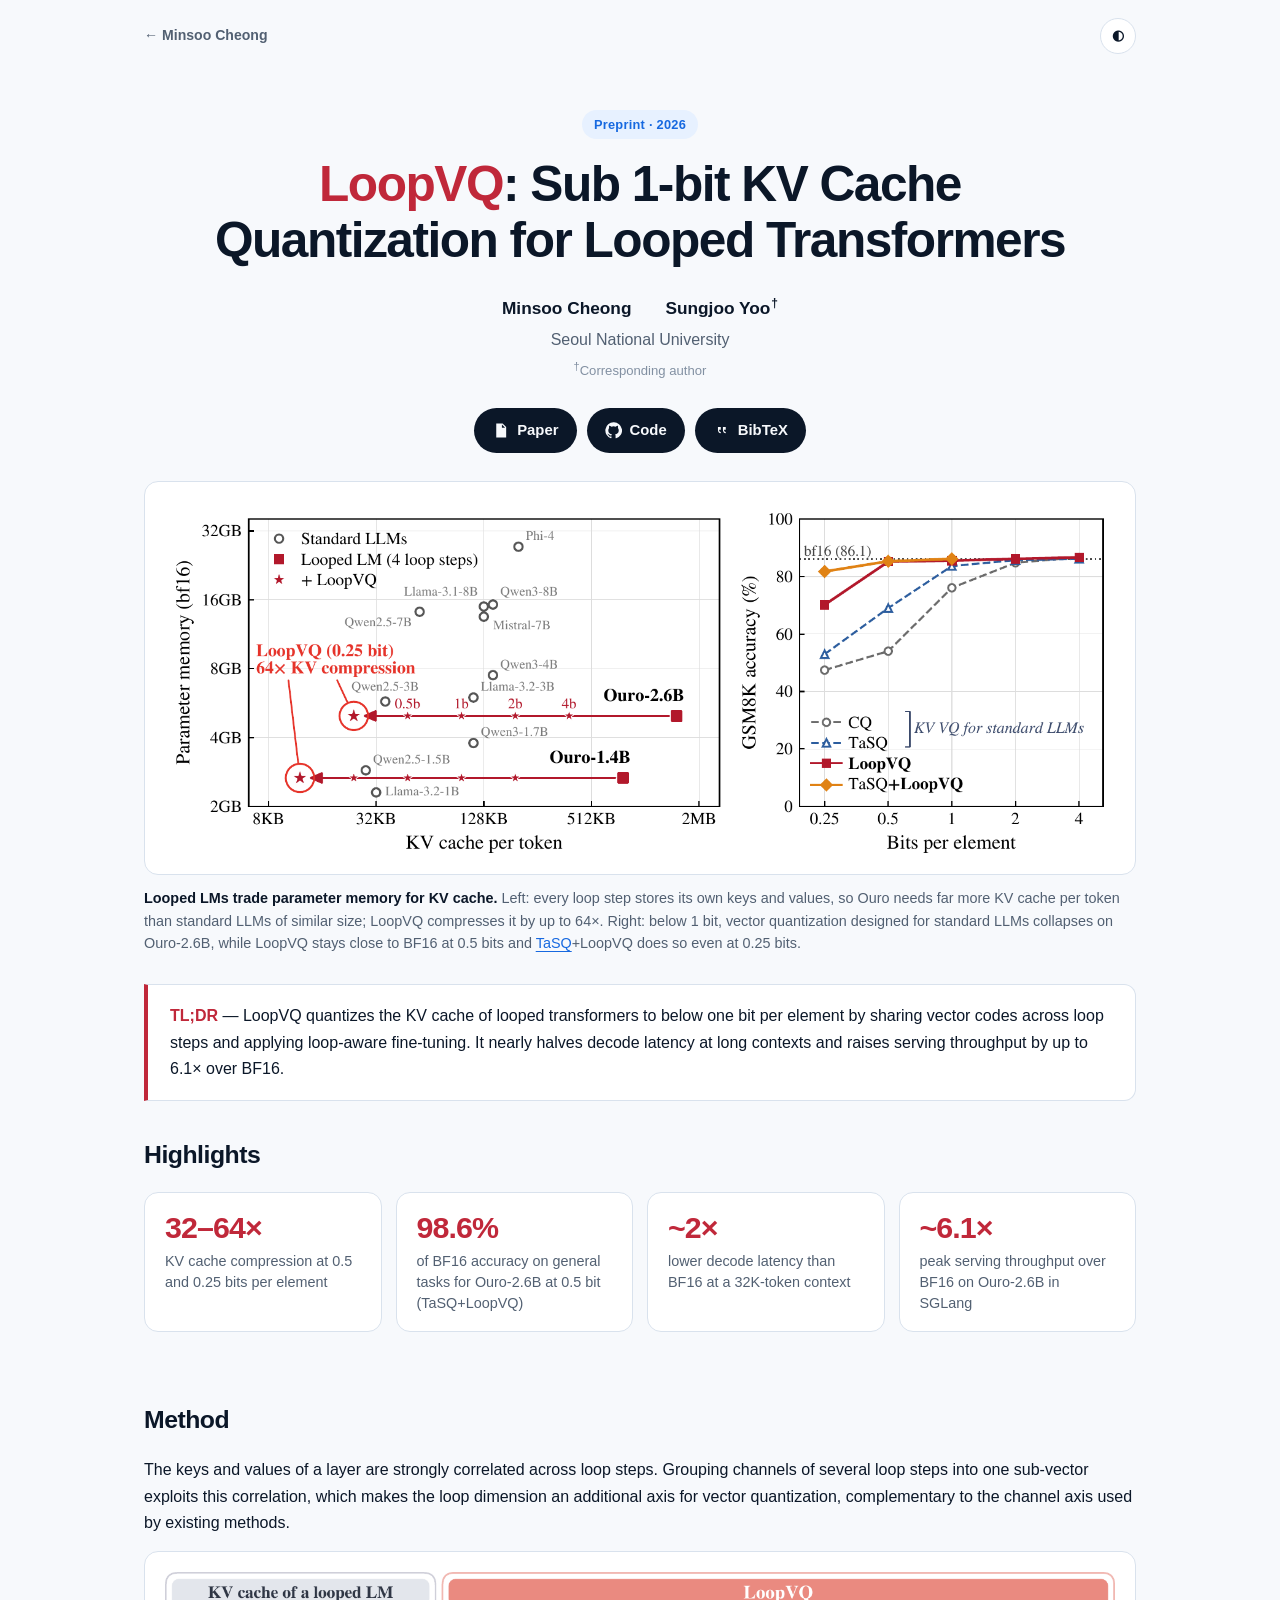
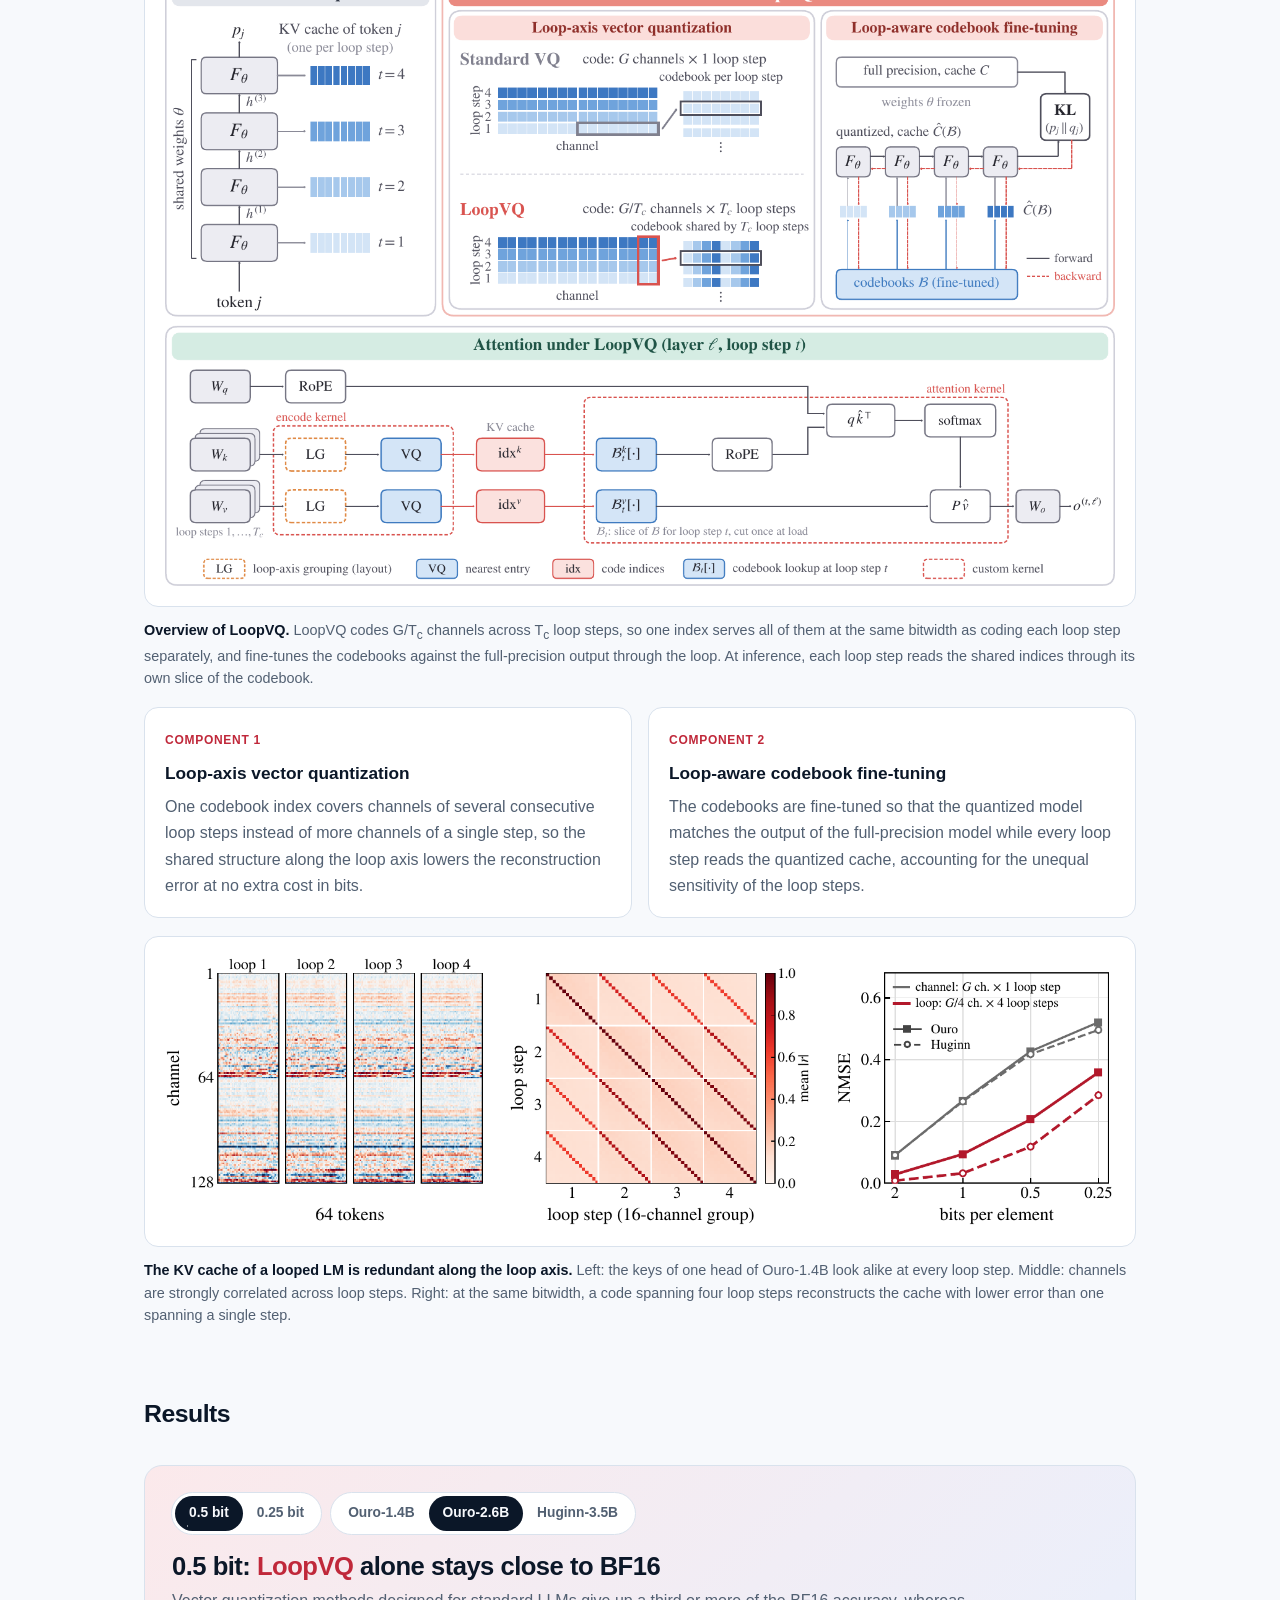
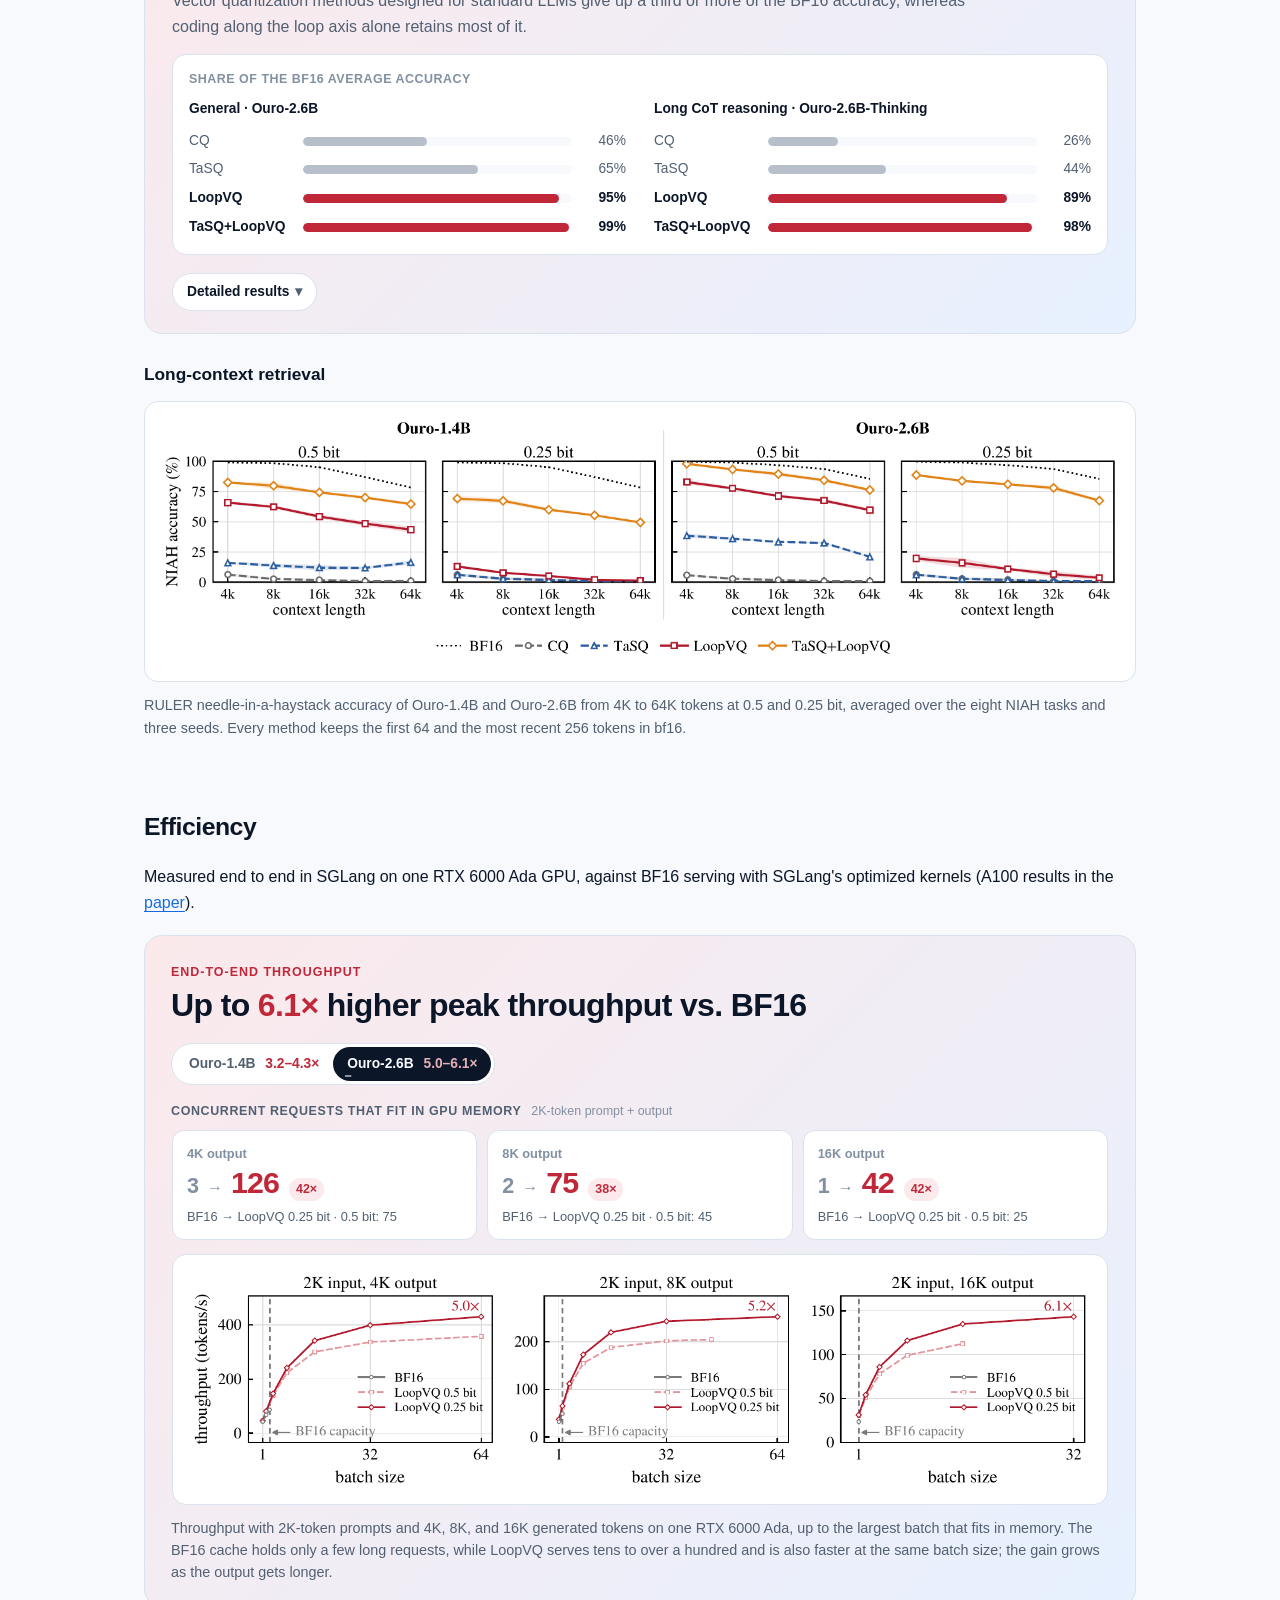
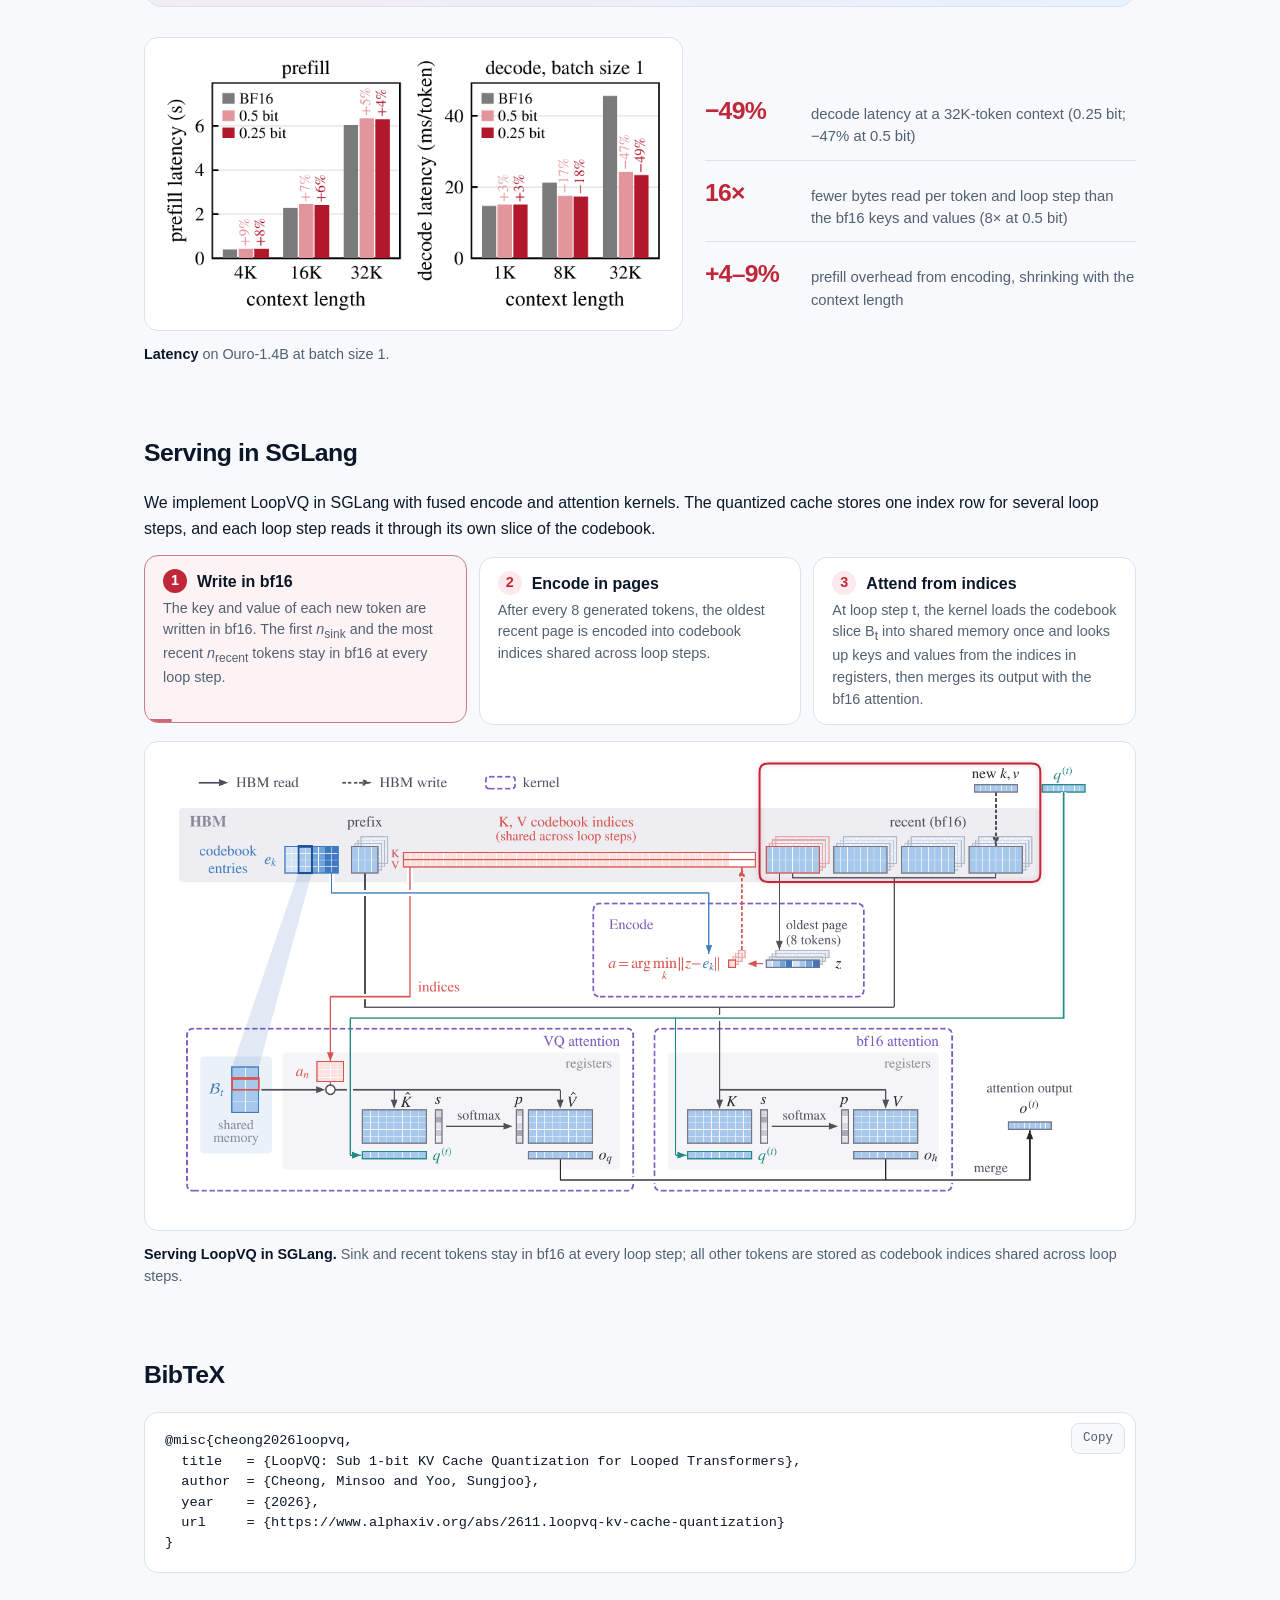
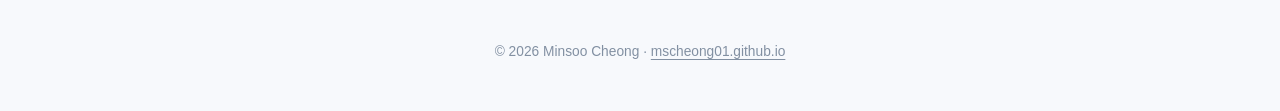
==== loopvq/index.html @ 5e685924 "Add the LoopVQ project page and preprint news" ====
<!doctype html>
<html lang="en">
  <head>
    <meta charset="utf-8" />
    <meta name="viewport" content="width=device-width, initial-scale=1" />
    <meta name="color-scheme" content="light dark" />
    <meta
      name="description"
      content="LoopVQ: sub 1-bit KV cache quantization for looped transformers, with loop-axis vector quantization and loop-aware codebook fine-tuning."
    />
    <title>LoopVQ: Sub 1-bit KV Cache Quantization for Looped Transformers</title>
    <script>
      try {
        const saved = localStorage.getItem('theme');
        document.documentElement.dataset.theme =
          saved || (matchMedia('(prefers-color-scheme: dark)').matches ? 'dark' : 'light');
      } catch (e) {}
    </script>
    <link rel="icon" href="../favicon.svg" type="image/svg+xml" />
    <style>
      :root {
        --bg: #f7f9fc;
        --surface: #ffffff;
        --ink: #0b1728;
        --muted: #526072;
        --faint: #8290a2;
        --line: #d9e2ed;
        --accent: #1769e0;
        --accent-soft: #e7f1ff;
        --loop: #c0283a;
        --loop-soft: #fbe9eb;
        --max: 1040px;
      }
      [data-theme="dark"] {
        --bg: #07111f;
        --surface: #0d1929;
        --ink: #f1f6fc;
        --muted: #aebccd;
        --faint: #73859a;
        --line: #213147;
        --accent: #62a6ff;
        --accent-soft: #102949;
        --loop: #ff7a8a;
        --loop-soft: #3a1820;
      }
      * { box-sizing: border-box; }
      html { scroll-behavior: smooth; }
      body {
        margin: 0;
        background: var(--bg);
        color: var(--ink);
        font-family: Inter, ui-sans-serif, -apple-system, BlinkMacSystemFont, "Segoe UI", sans-serif;
        font-size: 16px;
        line-height: 1.65;
      }
      a { color: var(--accent); text-underline-offset: 3px; }
      .wrap { max-width: var(--max); margin: 0 auto; padding-inline: 24px; }

      .topbar {
        display: flex; justify-content: space-between; align-items: center;
        max-width: var(--max); margin: 0 auto; padding: 18px 24px 0;
        font-size: .88rem; font-weight: 600; color: var(--muted);
      }
      .topbar a { color: inherit; text-decoration: none; }
      .topbar a:hover { color: var(--accent); }
      .theme-toggle {
        width: 36px; height: 36px; border-radius: 50%; border: 1px solid var(--line);
        background: var(--surface); color: var(--ink); cursor: pointer; font: inherit;
      }

      header.hero { text-align: center; padding-block: 56px 28px; }
      .venue { display: inline-block; margin: 0 0 18px; padding: 4px 12px; border-radius: 999px;
        background: var(--accent-soft); color: var(--accent); font-size: .8rem; font-weight: 700; letter-spacing: .02em; }
      h1 { margin: 0 auto; max-width: 860px; font-size: clamp(1.9rem, 4.6vw, 3.1rem); line-height: 1.12; letter-spacing: -0.03em; }
      h1 .name { color: var(--loop); }
      .authors { margin: 26px 0 4px; display: flex; flex-wrap: wrap; justify-content: center; gap: 6px 34px; font-size: 1.08rem; font-weight: 650; }
      .authors a { color: var(--ink); text-decoration: none; }
      .authors a:hover { color: var(--accent); }
      .affil { margin: 0; color: var(--muted); }
      .affil-note { margin: 4px 0 0; color: var(--faint); font-size: .82rem; }
      .authors sup { font-size: .7em; margin-left: 1px; }
      .buttons { margin-top: 26px; display: flex; flex-wrap: wrap; justify-content: center; gap: 10px; }
      .btn {
        display: inline-flex; align-items: center; gap: 8px; padding: 10px 18px; border-radius: 999px;
        background: var(--ink); color: var(--bg); text-decoration: none; font-weight: 650; font-size: .93rem;
      }
      .btn svg { width: 17px; height: 17px; fill: currentColor; }
      .btn:hover { opacity: .86; }
      .btn.disabled { background: var(--surface); color: var(--faint); border: 1px solid var(--line); cursor: default; }
      .btn.disabled:hover { opacity: 1; }

      figure { margin: 0; }
      .figure-card {
        background: #fff; border: 1px solid var(--line); border-radius: 14px; padding: 18px;
      }
      .figure-card img { display: block; width: 100%; height: auto; }
      figcaption { margin-top: 12px; color: var(--muted); font-size: .9rem; line-height: 1.55; }
      figcaption strong { color: var(--ink); }

      section { padding-block: 34px; }
      h2 { margin: 0 0 16px; font-size: 1.55rem; letter-spacing: -0.02em; }
      h3 { margin: 0 0 6px; font-size: 1.08rem; }
      p { margin: 0 0 14px; }
      .lede { font-size: 1.07rem; }
      .tldr {
        margin-top: 30px; padding: 18px 22px; border-left: 4px solid var(--loop);
        background: var(--surface); border-radius: 0 12px 12px 0; border: 1px solid var(--line); border-left-width: 4px; border-left-color: var(--loop);
      }
      .tldr b { color: var(--loop); }

      .stats { display: grid; grid-template-columns: repeat(auto-fit, minmax(200px, 1fr)); gap: 14px; margin-top: 8px; }
      .stat { background: var(--surface); border: 1px solid var(--line); border-radius: 14px; padding: 18px 20px; }
      .stat .num { font-size: 1.9rem; font-weight: 780; letter-spacing: -0.03em; color: var(--loop); line-height: 1.1; }
      .stat .lbl { margin-top: 6px; color: var(--muted); font-size: .9rem; line-height: 1.45; }

      .two { display: grid; grid-template-columns: 1fr 1fr; gap: 16px; margin-block: 18px; }
      .card { background: var(--surface); border: 1px solid var(--line); border-radius: 14px; padding: 18px 20px; }
      .card p { margin: 0; color: var(--muted); }
      .tag { display: inline-block; margin-bottom: 8px; font-size: .75rem; font-weight: 750; letter-spacing: .06em; text-transform: uppercase; color: var(--loop); }

      .table-wrap { overflow-x: auto; margin-block: 14px 6px; border: 1px solid var(--line); border-radius: 14px; background: var(--surface); }
      table { border-collapse: collapse; width: 100%; min-width: 640px; font-size: .92rem; font-variant-numeric: tabular-nums; }
      th, td { padding: 9px 12px; text-align: right; border-bottom: 1px solid var(--line); white-space: nowrap; }
      th:first-child, td:first-child { text-align: left; }
      thead th { font-weight: 700; color: var(--muted); font-size: .82rem; }
      thead tr.group th { color: var(--ink); font-size: .86rem; border-bottom: 1px solid var(--line); text-align: center; }
      tbody tr:last-child td { border-bottom: 0; }
      tr.bf16 td { color: var(--muted); }
      tr.ours td { background-color: var(--accent-soft); }
      tr.ours td:first-child { font-weight: 700; }
      td.best { font-weight: 780; }
      td.sep { border-left: 1px solid var(--line); }
      .note { color: var(--faint); font-size: .84rem; }

      pre.bib {
        position: relative; margin: 0; padding: 18px 20px; overflow-x: auto; border-radius: 14px;
        background: var(--surface); border: 1px solid var(--line); font-size: .85rem; line-height: 1.5;
      }
      .copy {
        position: absolute; top: 10px; right: 10px; padding: 5px 11px; border-radius: 8px; cursor: pointer;
        border: 1px solid var(--line); background: var(--bg); color: var(--muted); font: inherit; font-size: .78rem;
      }

      .steps { display: grid; grid-template-columns: repeat(3, 1fr); gap: 12px; margin-block: 14px 16px; counter-reset: step; }
      .step { position: relative; background: var(--surface); border: 1px solid var(--line); border-radius: 14px; padding: 14px 18px 14px; }
      .step::before {
        counter-increment: step; content: counter(step);
        position: absolute; top: 13px; left: 18px;
        display: grid; place-items: center; width: 24px; height: 24px; border-radius: 50%;
        background: var(--loop-soft); color: var(--loop); font-weight: 780; font-size: .9rem;
      }
      .step h3 { font-size: 1rem; line-height: 24px; margin-bottom: 4px; padding-left: 34px; }
      .step p { margin: 0; color: var(--muted); font-size: .9rem; line-height: 1.5; }
      .step code { font-size: .85em; }

      .spotlight {
        margin-block: 30px 10px; padding: 26px 26px 22px; border-radius: 18px;
        background: linear-gradient(135deg, var(--loop-soft), var(--accent-soft));
        border: 1px solid var(--line);
      }
      .spotlight-head { display: flex; flex-wrap: wrap; align-items: flex-end; justify-content: space-between; gap: 14px 24px; margin-bottom: 18px; }
      .spotlight .kicker { margin: 0 0 4px; font-size: .78rem; font-weight: 750; letter-spacing: .08em; text-transform: uppercase; color: var(--loop); }
      .spotlight h3 { margin: 0; font-size: clamp(1.4rem, 3.2vw, 2rem); letter-spacing: -0.02em; line-height: 1.2; }
      .spotlight h3 em { font-style: normal; color: var(--loop); }
      .pills { display: flex; flex-wrap: wrap; gap: 8px; }
      .pill { padding: 6px 12px; border-radius: 999px; background: var(--surface); border: 1px solid var(--line); font-size: .86rem; color: var(--muted); }
      .pill b { color: var(--ink); }
      .seg { display: inline-flex; padding: 3px; margin-bottom: 12px; border-radius: 999px; background: var(--surface); border: 1px solid var(--line); }
      .seg button { border: 0; background: transparent; color: var(--muted); padding: 6px 14px; border-radius: 999px; cursor: pointer; font: inherit; font-size: .86rem; font-weight: 650; }
      .seg button[aria-pressed="true"] { background: var(--ink); color: var(--bg); }
      .spotlight figcaption { margin-top: 12px; }

      .latency { display: grid; grid-template-columns: 1.25fr 1fr; gap: 22px; align-items: center; margin-top: 30px; }
      .facts { display: grid; gap: 12px; }
      .fact { display: grid; grid-template-columns: 92px 1fr; gap: 14px; align-items: baseline; padding-bottom: 12px; border-bottom: 1px solid var(--line); }
      .fact:last-child { border-bottom: 0; padding-bottom: 0; }
      .fact .v { font-size: 1.55rem; font-weight: 780; letter-spacing: -0.03em; color: var(--loop); }
      .fact .d { color: var(--muted); font-size: .93rem; line-height: 1.5; }

      .res-head { display: flex; flex-wrap: wrap; align-items: center; justify-content: space-between; gap: 10px 18px; margin-top: 26px; }
      .res-head h3 { margin: 0; }
      .res-head + .note { margin-top: 6px; }
      .seg.small { margin-bottom: 0; }
      .ctl { display: flex; flex-wrap: wrap; gap: 8px; }
      td .sd { color: var(--faint); font-size: .78em; margin-left: 2px; }
      td.avg, th.avg { border-left: 1px solid var(--line); }

      .carousel { overflow: hidden; }
      .carousel .track { display: flex; width: 200%; transform: translateX(calc(var(--i, 0) * -50%)); transition: transform 700ms cubic-bezier(.65,0,.25,1); }
      .carousel .slide { width: 50%; overflow-x: auto; transition: opacity 700ms ease; }
      .carousel .slide[aria-hidden="true"] { opacity: .25; }
      .carousel.swap .track { transition: none; }
      .carousel.fade .slide { opacity: 0; transition: opacity 180ms ease; }
      .seg.auto button[aria-pressed="true"] { position: relative; overflow: hidden; }
      .seg.auto button[aria-pressed="true"]::after {
        content: ""; position: absolute; left: 12px; right: 12px; bottom: 4px; height: 2px; border-radius: 2px;
        background: currentColor; opacity: .55; transform-origin: left; transform: scaleX(var(--p, 0));
      }
      @media (prefers-reduced-motion: reduce) { .carousel .track, .carousel .slide { transition: none; } }

      .acc .spotlight-head { justify-content: flex-start; margin-bottom: 14px; }
      .slide-head { margin: 2px 0 14px; }
      .slide-head h3 { margin: 0 0 6px; font-size: clamp(1.25rem, 2.6vw, 1.6rem); letter-spacing: -0.02em; }
      .slide-head h3 em { font-style: normal; color: var(--loop); }
      .slide-head p { margin: 0; color: var(--muted); max-width: 820px; }
      .slide-head p b { color: var(--ink); }
      .acc h4 { margin: 18px 0 2px; font-size: .95rem; }
      .acc h4 span { color: var(--faint); font-weight: 500; font-size: .84rem; margin-left: 6px; }
      .acc .table-wrap { margin-block: 8px 0; }
      .acc .carousel .slide { padding-inline: 1px; overflow: visible; }
      .acc .na { margin: 8px 0 0; padding: 14px 16px; border: 1px dashed var(--line); border-radius: 12px; color: var(--muted); font-size: .9rem; background: var(--surface); }

      .kept { margin: 4px 0 6px; padding: 14px 16px 12px; border-radius: 14px; background: var(--surface); border: 1px solid var(--line); }
      .kept-cap { color: var(--faint); font-size: .78rem; font-weight: 650; letter-spacing: .04em; text-transform: uppercase; margin-bottom: 8px; }
      .kept-grid { display: grid; grid-template-columns: repeat(auto-fit, minmax(260px, 1fr)); gap: 10px 28px; }
      .kept-title { font-size: .86rem; font-weight: 700; margin-bottom: 6px; }
      .kept-row { display: grid; grid-template-columns: 104px 1fr 44px; align-items: center; gap: 10px; font-size: .86rem; padding-block: 3px; }
      .kept-m { color: var(--muted); }
      .kept-row.ours .kept-m { color: var(--ink); font-weight: 700; }
      .kept-bar { height: 9px; border-radius: 99px; background: var(--bg); overflow: hidden; }
      .kept-bar i { display: block; height: 100%; width: calc(var(--v) * 1%); border-radius: 99px; background: var(--faint); opacity: .55; }
      .kept-row.ours .kept-bar i { background: var(--loop); opacity: 1; }
      .kept-v { text-align: right; font-variant-numeric: tabular-nums; color: var(--muted); }
      .kept-row.ours .kept-v { color: var(--ink); font-weight: 750; }
      .slide[aria-hidden="false"] .kept-bar i { animation: grow 900ms cubic-bezier(.2,.7,.2,1) both; }
      @keyframes grow { from { width: 0; } }
      @media (prefers-reduced-motion: reduce) { .slide .kept-bar i { animation: none !important; } }

      .more {
        display: inline-flex; align-items: center; gap: 6px; margin-top: 12px; padding: 7px 14px; border-radius: 999px; cursor: pointer;
        border: 1px solid var(--line); background: var(--surface); color: var(--ink); font: inherit; font-size: .86rem; font-weight: 650;
      }
      .more span { display: inline-block; transition: transform 250ms ease; color: var(--muted); }
      .more[aria-expanded="true"] span { transform: rotate(180deg); }
      .fold { display: grid; grid-template-rows: 0fr; transition: grid-template-rows 450ms cubic-bezier(.2,.7,.2,1); }
      .fold.open { grid-template-rows: 1fr; }
      .fold-in { min-height: 0; overflow: hidden; }
      @media (prefers-reduced-motion: reduce) { .fold { transition: none; } }

      .step { cursor: pointer; transition: border-color 250ms ease, background-color 250ms ease, transform 250ms ease; overflow: hidden; }
      .step.active { border-color: color-mix(in srgb, var(--loop) 55%, var(--line)); background: color-mix(in srgb, var(--loop-soft) 55%, var(--surface)); transform: translateY(-2px); }
      .step.active::before { background: var(--loop); color: #fff; }
      .step::after { content: ""; position: absolute; left: 0; bottom: 0; height: 3px; width: 100%; background: var(--loop); transform-origin: left; transform: scaleX(0); opacity: 0; }
      .steps.auto .step.active::after { opacity: .7; transform: scaleX(var(--p, 0)); }
      .stage { position: relative; }
      .stage img { display: block; }
      .hl-svg { position: absolute; inset: 0; width: 100%; height: 100%; pointer-events: none; }
      .hl { opacity: 0; transition: opacity 450ms ease; }
      .hl.on { opacity: 1; }
      .hl-dim { display: none; }
      .hl-line { filter: drop-shadow(0 0 4px rgba(192, 40, 58, .3)); }
      .hl-line { fill: none; stroke: #c0283a; stroke-width: 2; vector-effect: non-scaling-stroke; }
      @media (prefers-reduced-motion: reduce) { .hl, .step { transition: none; } }

      .cap-title { margin: 4px 0 8px; font-size: .78rem; font-weight: 700; letter-spacing: .05em; text-transform: uppercase; color: var(--muted); }
      .cap-title span { text-transform: none; letter-spacing: 0; font-weight: 500; color: var(--faint); margin-left: 6px; }
      .cap { display: grid; grid-template-columns: repeat(3, 1fr); gap: 10px; margin-bottom: 14px; }
      .cap-cell { background: var(--surface); border: 1px solid var(--line); border-radius: 12px; padding: 12px 14px; }
      .cap-out { font-size: .8rem; color: var(--faint); font-weight: 650; }
      .cap-main { display: flex; align-items: baseline; gap: 8px; margin-top: 2px; }
      .cap-big { font-size: 1.9rem; font-weight: 800; letter-spacing: -0.03em; color: var(--loop); line-height: 1.1; }
      .cap-x { margin-left: 2px; padding: 1px 7px; border-radius: 999px; background: var(--loop-soft); color: var(--loop); font-size: .78rem; font-weight: 750; }
      .cap-bf { font-size: 1.35rem; font-weight: 700; color: var(--faint); }
      .cap-arrow { color: var(--faint); font-size: 1rem; }
      .cap-sub { margin-top: 2px; font-size: .8rem; color: var(--muted); }
      @media (max-width: 720px) { .cap { grid-template-columns: 1fr; } }

      .tput-seg button b { margin-left: 6px; color: var(--loop); font-weight: 780; }
      .tput-seg button[aria-pressed="true"] b { color: color-mix(in srgb, var(--loop) 35%, var(--bg)); }
      #car-tput .slide { padding-inline: 1px; overflow: visible; }

      footer { padding-block: 34px 48px; color: var(--faint); font-size: .86rem; text-align: center; }
      footer a { color: inherit; }

      @media (max-width: 720px) {
        header.hero { padding-top: 36px; }
        .two, .steps, .latency { grid-template-columns: 1fr; }
        .spotlight { padding: 18px 14px; }
        .figure-card { padding: 10px; }
      }
    </style>
  </head>
  <body>
    <div class="topbar">
      <a href="../">← Minsoo Cheong</a>
      <button class="theme-toggle" type="button" aria-label="Switch color theme" data-theme-toggle>◐</button>
    </div>

    <header class="hero wrap">
      <p class="venue">Preprint · 2026</p>
      <h1><span class="name">LoopVQ</span>: Sub 1-bit KV Cache Quantization for Looped Transformers</h1>
      <div class="authors">
        <a href="../">Minsoo Cheong</a>
        <a href="https://cmalab.snu.ac.kr/members/">Sungjoo Yoo<sup>†</sup></a>
      </div>
      <p class="affil">Seoul National University</p>
      <p class="affil-note"><sup>†</sup>Corresponding author</p>
      <div class="buttons">
        <!-- arXiv is on hold; switch to https://arxiv.org/abs/XXXX.XXXXX once it is out -->
        <a class="btn" href="https://www.alphaxiv.org/abs/2611.loopvq-kv-cache-quantization">
          <svg viewBox="0 0 24 24" aria-hidden="true"><path d="M6 2h9l5 5v15H6zm8 1.5V8h4.5zM8 12h10v1.5H8zm0 3.5h10V17H8zm0 3.5h7v1.5H8z"/></svg>
          Paper
        </a>
        <a class="btn" href="https://github.com/mscheong01/LoopVQ">
          <svg viewBox="0 0 24 24" aria-hidden="true"><path d="M12 .5a11.5 11.5 0 0 0-3.64 22.41c.58.1.79-.25.79-.56v-2c-3.2.7-3.88-1.37-3.88-1.37-.53-1.33-1.28-1.69-1.28-1.69-1.05-.71.08-.7.08-.7 1.16.08 1.77 1.19 1.77 1.19 1.03 1.77 2.7 1.26 3.36.96.1-.75.4-1.26.73-1.55-2.55-.29-5.24-1.28-5.24-5.68 0-1.25.45-2.28 1.19-3.08-.12-.29-.52-1.46.11-3.05 0 0 .97-.31 3.17 1.18a11 11 0 0 1 5.77 0c2.2-1.49 3.17-1.18 3.17-1.18.63 1.59.23 2.76.11 3.05.74.8 1.19 1.83 1.19 3.08 0 4.41-2.69 5.38-5.26 5.67.41.36.78 1.06.78 2.14v3.17c0 .31.21.67.8.56A11.5 11.5 0 0 0 12 .5Z"/></svg>
          Code
        </a>
        <a class="btn" href="#bibtex">
          <svg viewBox="0 0 24 24" aria-hidden="true"><path d="M7 7h4v4H8.5c0 1.7.8 2.8 2.5 3.2V16c-2.8-.4-4-2.4-4-5.2zm7 0h4v4h-2.5c0 1.7.8 2.8 2.5 3.2V16c-2.8-.4-4-2.4-4-5.2z"/></svg>
          BibTeX
        </a>
      </div>
    </header>

    <main class="wrap">
      <figure>
        <div class="figure-card"><img src="assets/motivation.png" alt="Parameter memory versus KV cache per token for standard and looped LMs, and GSM8K accuracy of Ouro-2.6B versus KV cache bitwidth" width="1554" height="581" /></div>
        <figcaption>
          <strong>Looped LMs trade parameter memory for KV cache.</strong>
          Left: every loop step stores its own keys and values, so Ouro needs far more KV cache per token than standard LLMs of similar size; LoopVQ compresses it by up to 64×.
          Right: below 1 bit, vector quantization designed for standard LLMs collapses on Ouro-2.6B, while LoopVQ stays close to BF16 at 0.5 bits and <a href="https://dhdroid.github.io/TaSQ/">TaSQ</a>+LoopVQ does so even at 0.25 bits.
        </figcaption>
      </figure>

      <div class="tldr">
        <b>TL;DR</b> — LoopVQ quantizes the KV cache of looped transformers to below one bit per element by sharing vector codes across loop steps and applying loop-aware fine-tuning. It nearly halves decode latency at long contexts and raises serving throughput by up to 6.1× over BF16.
      </div>


      <section id="highlights">
        <h2>Highlights</h2>
        <div class="stats">
          <div class="stat"><div class="num">32–64×</div><div class="lbl">KV cache compression at 0.5 and 0.25 bits per element</div></div>
          <div class="stat"><div class="num">98.6%</div><div class="lbl">of BF16 accuracy on general tasks for Ouro-2.6B at 0.5 bit (TaSQ+LoopVQ)</div></div>
          <div class="stat"><div class="num">~2×</div><div class="lbl">lower decode latency than BF16 at a 32K-token context</div></div>
          <div class="stat"><div class="num">~6.1×</div><div class="lbl">peak serving throughput over BF16 on Ouro-2.6B in SGLang</div></div>
        </div>
      </section>

      <section id="method">
        <h2>Method</h2>
        <p>
          The keys and values of a layer are strongly correlated across loop steps. Grouping channels of several loop steps into one sub-vector exploits this correlation, which makes the loop dimension an additional axis for vector quantization, complementary to the channel axis used by existing methods.
        </p>
        <figure>
          <div class="figure-card"><img src="assets/method_overview.png" alt="Overview of LoopVQ: loop-axis vector quantization, loop-aware codebook fine-tuning, and attention under LoopVQ" width="1540" height="999" loading="lazy" /></div>
          <figcaption>
            <strong>Overview of LoopVQ.</strong> LoopVQ codes G/T<sub>c</sub> channels across T<sub>c</sub> loop steps, so one index serves all of them at the same bitwidth as coding each loop step separately, and fine-tunes the codebooks against the full-precision output through the loop. At inference, each loop step reads the shared indices through its own slice of the codebook.
          </figcaption>
        </figure>
        <div class="two">
          <div class="card">
            <span class="tag">Component 1</span>
            <h3>Loop-axis vector quantization</h3>
            <p>One codebook index covers channels of several consecutive loop steps instead of more channels of a single step, so the shared structure along the loop axis lowers the reconstruction error at no extra cost in bits.</p>
          </div>
          <div class="card">
            <span class="tag">Component 2</span>
            <h3>Loop-aware codebook fine-tuning</h3>
            <p>The codebooks are fine-tuned so that the quantized model matches the output of the full-precision model while every loop step reads the quantized cache, accounting for the unequal sensitivity of the loop steps.</p>
          </div>
        </div>
        <figure>
          <div class="figure-card"><img src="assets/loop_redundancy.png" alt="Redundancy of the KV cache of a looped LM along the loop axis" width="1548" height="443" loading="lazy" /></div>
          <figcaption><strong>The KV cache of a looped LM is redundant along the loop axis.</strong> Left: the keys of one head of Ouro-1.4B look alike at every loop step. Middle: channels are strongly correlated across loop steps. Right: at the same bitwidth, a code spanning four loop steps reconstructs the cache with lower error than one spanning a single step.</figcaption>
        </figure>
      </section>

      <section id="results">
        <h2>Results</h2>

        <div class="spotlight acc" id="acc">
          <div class="spotlight-head">
            <div class="ctl">
              <div class="seg small" role="group" aria-label="Bitwidth" data-bits="acc">
                <button type="button" aria-pressed="true" data-key="0.5">0.5 bit</button>
                <button type="button" aria-pressed="false" data-key="0.25">0.25 bit</button>
              </div>
              <div class="seg small" role="group" aria-label="Model" data-seg="acc">
                <button type="button" aria-pressed="false" data-key="ouro_1p4b">Ouro-1.4B</button>
                <button type="button" aria-pressed="true" data-key="ouro_2p6b">Ouro-2.6B</button>
                <button type="button" aria-pressed="false" data-key="huginn">Huginn-3.5B</button>
              </div>
            </div>
          </div>
          <div class="carousel" id="car-acc">
            <div class="track">
              <div class="slide" data-slide="0.5"></div>
              <div class="slide" data-slide="0.25"></div>
            </div>
          </div>
        </div>

        <h3 style="margin-top:26px">Long-context retrieval</h3>
        <figure style="margin-top:12px">
          <div class="figure-card"><img src="assets/niah.png" alt="RULER needle-in-a-haystack accuracy of Ouro-1.4B and Ouro-2.6B versus context length" width="3033" height="774" loading="lazy" /></div>
          <figcaption>RULER needle-in-a-haystack accuracy of Ouro-1.4B and Ouro-2.6B from 4K to 64K tokens at 0.5 and 0.25 bit, averaged over the eight NIAH tasks and three seeds. Every method keeps the first 64 and the most recent 256 tokens in bf16.</figcaption>
        </figure>
      </section>

      <section id="efficiency">
        <h2>Efficiency</h2>
        <p>Measured end to end in SGLang on one RTX 6000 Ada GPU, against BF16 serving with SGLang's optimized kernels (A100 results in the <a href="https://www.alphaxiv.org/abs/2611.loopvq-kv-cache-quantization">paper</a>).</p>
        <div class="spotlight" style="margin-top:18px">
          <div class="spotlight-head">
            <div>
              <p class="kicker">End-to-end throughput</p>
              <h3>Up to <em>6.1×</em> higher peak throughput vs. BF16</h3>
            </div>
          </div>
          <div class="seg tput-seg auto" role="group" aria-label="Model" id="tput-seg">
            <button type="button" aria-pressed="false" data-tput="1p4b">Ouro-1.4B <b>3.2–4.3×</b></button>
            <button type="button" aria-pressed="true" data-tput="2p6b">Ouro-2.6B <b>5.0–6.1×</b></button>
          </div>
          <div class="cap-title">Concurrent requests that fit in GPU memory <span>2K-token prompt + output</span></div>
          <figure>
            <div class="carousel" id="car-tput" style="--i:1">
              <div class="track">
                <div class="slide" data-tput-slide="1p4b" aria-hidden="true">
                  <div class="cap" data-cap="1p4b"></div>
                  <div class="figure-card"><img src="assets/efficiency_throughput.png" alt="End-to-end throughput of LoopVQ versus batch size on Ouro-1.4B" width="1488" height="353" loading="lazy" /></div>
                </div>
                <div class="slide" data-tput-slide="2p6b" aria-hidden="false">
                  <div class="cap" data-cap="2p6b"></div>
                  <div class="figure-card"><img src="assets/efficiency_throughput_2p6b.png" alt="End-to-end throughput of LoopVQ versus batch size on Ouro-2.6B" width="1488" height="353" loading="lazy" /></div>
                </div>
              </div>
            </div>
            <figcaption>
              Throughput with 2K-token prompts and 4K, 8K, and 16K generated tokens on one RTX 6000 Ada, up to the largest batch that fits in memory.
              The BF16 cache holds only a few long requests, while LoopVQ serves tens to over a hundred and is also faster at the same batch size; the gain grows as the output gets longer.
            </figcaption>
          </figure>
        </div>

        <div class="latency">
          <figure>
            <div class="figure-card"><img src="assets/efficiency_latency.png" alt="Prefill and decode latency of LoopVQ relative to BF16" width="1392" height="712" loading="lazy" /></div>
            <figcaption><strong>Latency</strong> on Ouro-1.4B at batch size 1.</figcaption>
          </figure>
          <div class="facts">
            <div class="fact"><div class="v">−49%</div><div class="d">decode latency at a 32K-token context (0.25 bit; −47% at 0.5 bit)</div></div>
            <div class="fact"><div class="v">16×</div><div class="d">fewer bytes read per token and loop step than the bf16 keys and values (8× at 0.5 bit)</div></div>
            <div class="fact"><div class="v">+4–9%</div><div class="d">prefill overhead from encoding, shrinking with the context length</div></div>
          </div>
        </div>
      </section>

      <section id="serving">
        <h2>Serving in SGLang</h2>
        <p>
          We implement LoopVQ in SGLang with fused encode and attention kernels. The quantized cache stores one index row for several loop steps, and each loop step reads it through its own slice of the codebook.
        </p>
        <div class="steps" id="steps">
          <div class="step" data-step="0" tabindex="0">
            <h3>Write in bf16</h3>
            <p>The key and value of each new token are written in bf16. The first <i>n</i><sub>sink</sub> and the most recent <i>n</i><sub>recent</sub> tokens stay in bf16 at every loop step.</p>
          </div>
          <div class="step" data-step="1" tabindex="0">
            <h3>Encode in pages</h3>
            <p>After every 8 generated tokens, the oldest recent page is encoded into codebook indices shared across loop steps.</p>
          </div>
          <div class="step" data-step="2" tabindex="0">
            <h3>Attend from indices</h3>
            <p>At loop step t, the kernel loads the codebook slice B<sub>t</sub> into shared memory once and looks up keys and values from the indices in registers, then merges its output with the bf16 attention.</p>
          </div>
        </div>
        <figure>
          <div class="figure-card"><div class="stage" id="serving-stage"><img src="assets/serving.png" alt="Serving LoopVQ in SGLang" width="1580" height="748" loading="lazy" /><svg class="hl-svg" viewBox="0 0 1580 748" preserveAspectRatio="none" aria-hidden="true"><g class="hl" data-hl="0"><path d="M0,0 H1580 V748 H0 Z M1002,6 H1439 Q1453,6 1453,20 V188 Q1453,202 1439,202 H1002 Q988,202 988,188 V20 Q988,6 1002,6 Z" fill-rule="evenodd" class="hl-dim"/><path d="M1002,6 H1439 Q1453,6 1453,20 V188 Q1453,202 1439,202 H1002 Q988,202 988,188 V20 Q988,6 1002,6 Z" class="hl-line"/></g><g class="hl" data-hl="1"><path d="M0,0 H1580 V748 H0 Z M718,230 H1153 Q1167,230 1167,244 V383 Q1167,397 1153,397 H718 Q704,397 704,383 V244 Q704,230 718,230 Z M387,88 H974 Q988,88 988,102 V172 Q988,186 974,186 H387 Q373,186 373,172 V102 Q373,88 387,88 Z" fill-rule="evenodd" class="hl-dim"/><path d="M718,230 H1153 Q1167,230 1167,244 V383 Q1167,397 1153,397 H718 Q704,397 704,383 V244 Q704,230 718,230 Z" class="hl-line"/><path d="M387,88 H974 Q988,88 988,102 V172 Q988,186 974,186 H387 Q373,186 373,172 V102 Q373,88 387,88 Z" class="hl-line"/></g><g class="hl" data-hl="2"><path d="M0,0 H1580 V748 H0 Z M204,130 H284 Q298,130 298,144 V180 Q298,194 284,194 H204 Q190,194 190,180 V144 Q190,130 204,130 Z M47,436 H1503 Q1517,436 1517,450 V704 Q1517,718 1503,718 H47 Q33,718 33,704 V450 Q33,436 47,436 Z" fill-rule="evenodd" class="hl-dim"/><path d="M204,130 H284 Q298,130 298,144 V180 Q298,194 284,194 H204 Q190,194 190,180 V144 Q190,130 204,130 Z" class="hl-line"/><path d="M47,436 H1503 Q1517,436 1517,450 V704 Q1517,718 1503,718 H47 Q33,718 33,704 V450 Q33,436 47,436 Z" class="hl-line"/></g></svg></div></div>
          <figcaption><strong>Serving LoopVQ in SGLang.</strong> Sink and recent tokens stay in bf16 at every loop step; all other tokens are stored as codebook indices shared across loop steps.</figcaption>
        </figure>
      </section>

      <section id="bibtex">
        <h2>BibTeX</h2>
        <pre class="bib"><button class="copy" type="button" data-copy>Copy</button><code>@misc{cheong2026loopvq,
  title   = {LoopVQ: Sub 1-bit KV Cache Quantization for Looped Transformers},
  author  = {Cheong, Minsoo and Yoo, Sungjoo},
  year    = {2026},
  url     = {https://www.alphaxiv.org/abs/2611.loopvq-kv-cache-quantization}
}</code></pre>
      </section>
    </main>

    <footer class="wrap">
      © 2026 Minsoo Cheong · <a href="../">mscheong01.github.io</a>
    </footer>

    <script>
      const root = document.documentElement;
      document.querySelector('[data-theme-toggle]')?.addEventListener('click', () => {
        const next = root.dataset.theme === 'dark' ? 'light' : 'dark';
        root.dataset.theme = next;
        try { localStorage.setItem('theme', next); } catch (e) {}
      });
      const RESULTS = {
        general: { cols: ['GSM8K', 'MATH500', 'HumanEval', 'MBPP', 'Avg.'], data: {"ouro_1p4b": {"bf16": [78.77, 77.2, 73.17, 73.54, 75.67], "0.5": {"CQ": [46.78, 17.8, 14.63, 50.0, 32.3], "TaSQ": [57.32, 38.8, 24.39, 53.97, 43.62], "LoopVQ": [75.82, 69.4, 63.41, 64.55, 68.29], "TaSQ+LoopVQ": [77.56, 75.2, 70.12, 71.43, 73.58]}, "0.25": {"CQ": [42.99, 12.2, 10.98, 46.56, 28.18], "TaSQ": [44.88, 12.8, 12.2, 48.41, 29.57], "LoopVQ": [58.91, 41.2, 25.61, 54.5, 45.05], "TaSQ+LoopVQ": [70.96, 63.4, 55.49, 59.26, 62.28]}}, "ouro_2p6b": {"bf16": [86.13, 77.4, 81.1, 81.22, 81.46], "0.5": {"CQ": [54.06, 24.6, 14.63, 57.41, 37.67], "TaSQ": [69.07, 49.2, 31.1, 61.38, 52.69], "LoopVQ": [85.22, 74.6, 75.0, 75.93, 77.69], "TaSQ+LoopVQ": [85.37, 78.6, 78.66, 78.57, 80.3]}, "0.25": {"CQ": [47.46, 14.6, 12.8, 53.7, 32.14], "TaSQ": [52.99, 17.6, 14.02, 56.08, 35.18], "LoopVQ": [70.2, 52.0, 28.66, 60.05, 52.73], "TaSQ+LoopVQ": [81.8, 68.6, 62.8, 69.58, 70.7]}}, "huginn": {"bf16": [34.04, 12.8, 17.07, 35.98, 24.97], "0.5": {"CQ": [19.03, 5.4, 6.71, 23.54, 13.67], "TaSQ": [19.11, 5.8, 10.37, 23.81, 14.77], "LoopVQ": [32.37, 9.4, 12.8, 34.92, 22.37], "TaSQ+LoopVQ": [33.13, 12.2, 12.2, 36.51, 23.51]}, "0.25": {"CQ": [19.11, 7.2, 4.27, 21.16, 12.93], "TaSQ": [19.18, 6.6, 4.88, 21.16, 12.96], "LoopVQ": [25.02, 8.2, 13.41, 27.78, 18.6], "TaSQ+LoopVQ": [28.13, 9.8, 13.41, 32.54, 20.97]}}} },
        reasoning: { cols: ['AIME\u201924', 'AIME\u201925', 'GPQA-D', 'HumanEval+', 'MBPP+', 'Avg.'], data: {"ouro_1p4b": {"bf16": [[47.78, 5.09], [32.22, 5.09], [45.12, 2.28], [84.55, 0.7], [72.49, 1.32], [56.43, 1.54]], "0.5": {"CQ": [[1.11, 1.92], [2.22, 1.92], [11.78, 1.05], [27.85, 0.7], [35.27, 2.31], [15.65, 0.76]], "TaSQ": [[4.44, 1.92], [5.56, 1.92], [12.12, 2.31], [35.16, 2.14], [40.12, 2.72], [19.48, 0.99]], "LoopVQ": [[38.89, 5.09], [31.11, 3.85], [40.57, 1.27], [75.81, 1.27], [67.64, 1.19], [50.8, 1.35]], "TaSQ+LoopVQ": [[45.56, 8.39], [34.44, 5.09], [42.76, 3.04], [81.5, 1.53], [70.11, 0.7], [54.87, 2.08]]}, "0.25": {"CQ": [[0.0, 0.0], [1.11, 1.92], [11.62, 3.07], [25.61, 2.79], [33.86, 0.0], [14.44, 0.92]], "TaSQ": [[2.22, 1.92], [1.11, 1.92], [11.45, 3.79], [27.03, 2.82], [32.01, 0.26], [14.76, 1.09]], "LoopVQ": [[7.78, 3.85], [8.89, 3.85], [14.48, 4.08], [31.5, 1.27], [37.13, 1.46], [19.95, 1.41]], "TaSQ+LoopVQ": [[36.67, 3.33], [26.67, 5.77], [36.53, 4.58], [76.63, 2.31], [63.84, 0.85], [48.07, 1.69]]}}, "ouro_2p6b": {"bf16": [[57.78, 11.71], [51.11, 5.09], [54.04, 3.31], [86.18, 0.93], [75.49, 0.81], [64.92, 2.65]], "0.5": {"CQ": [[3.33, 0.0], [5.56, 1.92], [7.24, 3.04], [30.08, 2.75], [36.68, 1.1], [16.58, 0.93]], "TaSQ": [[10.0, 3.33], [12.22, 1.92], [22.73, 3.31], [43.9, 2.79], [52.73, 1.99], [28.32, 1.23]], "LoopVQ": [[47.78, 5.09], [35.56, 1.92], [47.81, 2.04], [84.76, 1.61], [74.34, 1.32], [58.05, 1.24]], "TaSQ+LoopVQ": [[61.11, 3.85], [43.33, 5.77], [51.01, 4.63], [88.21, 0.93], [75.49, 1.5], [63.83, 1.71]]}, "0.25": {"CQ": [[2.22, 1.92], [3.33, 3.33], [8.25, 1.54], [30.89, 1.96], [38.8, 2.9], [16.7, 1.09]], "TaSQ": [[1.11, 1.92], [5.56, 1.92], [10.94, 0.77], [33.33, 0.93], [39.42, 0.26], [18.07, 0.6]], "LoopVQ": [[10.0, 3.33], [5.56, 1.92], [13.13, 3.31], [43.5, 2.14], [48.5, 1.25], [24.14, 1.13]], "TaSQ+LoopVQ": [[43.33, 3.33], [34.44, 5.09], [48.15, 1.27], [82.72, 0.35], [71.43, 1.15], [56.02, 1.27]]}}} },
      };
      const METHODS = ['CQ', 'TaSQ', 'LoopVQ', 'TaSQ+LoopVQ'];
      const val = (v) => Array.isArray(v) ? v[0] : v;
      // Accuracy panel: one slide per bitwidth, each with its takeaway and both tables. The carousel
      // advances on its own while on screen, until the reader picks a bitwidth.
      const REDUCED = matchMedia('(prefers-reduced-motion: reduce)').matches;
      const PERIOD = 7000;
      const BITS = ['0.5', '0.25'];
      const NAMES = { ouro_1p4b: ['Ouro-1.4B', 'Ouro-1.4B-Thinking'], ouro_2p6b: ['Ouro-2.6B', 'Ouro-2.6B-Thinking'], huginn: ['Huginn-3.5B', null] };
      const fmt = (v) => Array.isArray(v) ? `${v[0].toFixed(2)}<span class="sd">±${v[1].toFixed(2)}</span>` : v.toFixed(2);
      function tableHTML(kind, key, bits) {
        const { cols, data } = RESULTS[kind]; const d = data[key]; const last = cols.length - 1;
        const cls = (i, best) => [best ? 'best' : '', i === last ? 'avg' : ''].filter(Boolean).join(' ');
        const td = (v, i, best = false) => { const c = cls(i, best); return `<td${c ? ` class="${c}"` : ''}>${fmt(v)}</td>`; };
        const best = cols.map((_, i) => Math.max(...METHODS.map((m) => val(d[bits][m][i]))));
        let h = '<table><thead><tr><th>Method</th>' + cols.map((c, i) => `<th${i === last ? ' class="avg"' : ''}>${c}</th>`).join('') + '</tr></thead><tbody>';
        h += '<tr class="bf16"><td>BF16 (16 bit)</td>' + d.bf16.map((v, i) => td(v, i)).join('') + '</tr>';
        for (const m of METHODS) {
          h += `<tr${m.includes('LoopVQ') ? ' class="ours"' : ''}><td>${m}</td>` + d[bits][m].map((v, i) => td(v, i, val(v) === best[i])).join('') + '</tr>';
        }
        return h + '</tbody></table>';
      }
      // share of the BF16 average, in percent
      const keep = (kind, key, bits, m) => {
        const d = RESULTS[kind].data[key]; const last = RESULTS[kind].cols.length - 1;
        return Math.round(100 * val(d[bits][m][last]) / val(d.bf16[last]));
      };
      function takeaway(key, bits) {
        const [base, think] = NAMES[key];
        const tasq = '<a href="https://dhdroid.github.io/TaSQ/">TaSQ</a>';
        if (bits === '0.5') return ['0.5 bit: <em>LoopVQ</em> alone stays close to BF16',
          'Vector quantization methods designed for standard LLMs give up a third or more of the BF16 accuracy, whereas coding along the loop axis alone retains most of it.'];
        if (!think) return ['0.25 bit: <em>TaSQ+LoopVQ</em> remains far ahead',
          `Pairing loop-axis coding with the channel-axis transforms of our prior work ${tasq} retains the most accuracy at this bitwidth.`];
        return ['0.25 bit: <em>TaSQ+LoopVQ</em> preserves long chain-of-thought reasoning',
          `No single method retains long chain-of-thought reasoning at this bitwidth. Pairing loop-axis coding with the channel-axis transforms of our prior work ${tasq} recovers most of the BF16 accuracy.`];
      }
      // bars: share of the BF16 average kept by each method
      function keptHTML(key, bits) {
        const [base, think] = NAMES[key];
        const group = (kind, title) => `<div class="kept-group"><div class="kept-title">${title}</div>`
          + METHODS.map((m) => { const v = keep(kind, key, bits, m);
              return `<div class="kept-row${m.includes('LoopVQ') ? ' ours' : ''}"><span class="kept-m">${m}</span>`
                + `<span class="kept-bar"><i style="--v:${Math.min(v, 100)}"></i></span><span class="kept-v">${v}%</span></div>`; }).join('')
          + '</div>';
        return `<div class="kept"><div class="kept-cap">Share of the BF16 average accuracy</div><div class="kept-grid">`
          + group('general', `General · ${base}`) + (think ? group('reasoning', `Long CoT reasoning · ${think}`) : '') + '</div></div>';
      }
      const st = { key: 'ouro_2p6b', bits: '0.5', auto: !REDUCED, t: 0, seen: false, open: false };
      const car = document.getElementById('car-acc');
      const bitsGroup = document.querySelector('[data-bits="acc"]');
      function fill() {
        const [base, think] = NAMES[st.key];
        car.querySelectorAll('.slide').forEach((sl) => {
          const bits = sl.dataset.slide; const [head, body] = takeaway(st.key, bits);
          sl.innerHTML = `<div class="slide-head"><h3>${head}</h3><p>${body}</p></div>${keptHTML(st.key, bits)}`
            + `<button type="button" class="more" aria-expanded="${st.open}">Detailed results<span aria-hidden="true">▾</span></button>`
            + `<div class="fold${st.open ? ' open' : ''}"><div class="fold-in">`
            + `<h4>General benchmarks<span>${base} · greedy decoding · accuracy (%) · bf16 window: first 8 + most recent 64 tokens</span></h4><div class="table-wrap">${tableHTML('general', st.key, bits)}</div>`
            + (think
              ? `<h4>Long chain-of-thought reasoning<span>${think} · mean ± std over 3 seeds, up to 32K generated tokens · bf16 window: first 64 + most recent 256 tokens</span></h4><div class="table-wrap">${tableHTML('reasoning', st.key, bits)}</div>`
              : `<h4>Long chain-of-thought reasoning</h4><p class="na">Long chain-of-thought reasoning is evaluated on the Ouro Thinking models; select Ouro-1.4B or Ouro-2.6B.</p>`)
            + '</div></div>';
        });
        car.querySelectorAll('.more').forEach((btn) => btn.addEventListener('click', () => {
          st.open = !st.open;
          car.querySelectorAll('.more').forEach((b) => b.setAttribute('aria-expanded', String(st.open)));
          car.querySelectorAll('.fold').forEach((f) => f.classList.toggle('open', st.open));
        }));
      }
      function go() {
        car.style.setProperty('--i', BITS.indexOf(st.bits));
        car.querySelectorAll('.slide').forEach((sl) => sl.setAttribute('aria-hidden', String(sl.dataset.slide !== st.bits)));
        bitsGroup.querySelectorAll('button').forEach((b) => b.setAttribute('aria-pressed', String(b.dataset.key === st.bits)));
      }
      if (st.auto) bitsGroup.classList.add('auto');
      bitsGroup.querySelectorAll('button').forEach((btn) => btn.addEventListener('click', () => {
        st.bits = btn.dataset.key; st.auto = false; bitsGroup.classList.remove('auto'); go();
      }));
      const modelGroup = document.querySelector('[data-seg="acc"]');
      modelGroup.querySelectorAll('button').forEach((btn) => btn.addEventListener('click', () => {
        modelGroup.querySelectorAll('button').forEach((b) => b.setAttribute('aria-pressed', String(b === btn)));
        st.key = btn.dataset.key; st.t = 0;
        if (REDUCED) { fill(); return; }
        car.classList.add('fade');
        setTimeout(() => { fill(); car.classList.remove('fade'); }, 180);
      }));
      fill(); go();
      const panel = document.getElementById('acc');
      new IntersectionObserver(([e]) => { st.seen = e.isIntersecting; }, { threshold: 0 }).observe(panel);
      let last = performance.now();
      const tick = (now) => {
        const dt = now - last; last = now;
        if (st.auto) {
          if (st.seen && !document.hidden) st.t += dt;
          if (st.t >= PERIOD) { st.t = 0; st.bits = st.bits === '0.5' ? '0.25' : '0.5'; go(); }
          bitsGroup.style.setProperty('--p', (st.t / PERIOD).toFixed(3));
          requestAnimationFrame(tick);
        }
      };
      if (!REDUCED) requestAnimationFrame(tick);
      // Serving steps: each card highlights its part of the figure; the cards advance on their own
      // while on screen until the reader hovers or picks one.
      (() => {
        const wrap = document.getElementById('steps');
        const cards = [...wrap.querySelectorAll('.step')];
        const groups = [...document.querySelectorAll('#serving-stage .hl')];
        const ss = { i: 0, auto: !REDUCED, t: 0, seen: false, hover: false };
        const STEP = 3800;
        const show = (i) => {
          ss.i = i;
          cards.forEach((c, k) => c.classList.toggle('active', k === i));
          groups.forEach((g, k) => g.classList.toggle('on', k === i));
        };
        const pick = (i) => { show(i); ss.auto = false; wrap.classList.remove('auto'); };
        cards.forEach((c, k) => {
          c.addEventListener('click', () => pick(k));
          c.addEventListener('keydown', (e) => { if (e.key === 'Enter' || e.key === ' ') { e.preventDefault(); pick(k); } });
          c.addEventListener('mouseenter', () => { ss.hover = true; if (ss.auto) show(k); });
          c.addEventListener('mouseleave', () => { ss.hover = false; ss.t = 0; });
        });
        if (ss.auto) wrap.classList.add('auto');
        show(0);
        new IntersectionObserver(([e]) => { ss.seen = e.isIntersecting; }, { threshold: 0 }).observe(document.getElementById('serving-stage'));
        let prev = performance.now();
        const loop = (now) => {
          const dt = now - prev; prev = now;
          if (!ss.auto) return;
          if (ss.seen && !ss.hover && !document.hidden) ss.t += dt;
          if (ss.t >= STEP) { ss.t = 0; show((ss.i + 1) % cards.length); }
          wrap.style.setProperty('--p', (ss.t / STEP).toFixed(3));
          requestAnimationFrame(loop);
        };
        if (!REDUCED) requestAnimationFrame(loop);
      })();
      // engine-reported capacity (whole prompt + output KV in the pool): [BF16, 0.5 bit, 0.25 bit]
      const CAP = { '1p4b': { '4K': [8, 164, 274], '8K': [4, 98, 164], '16K': [2, 54, 91] },
                    '2p6b': { '4K': [3, 75, 126], '8K': [2, 45, 75], '16K': [1, 25, 42] } };
      document.querySelectorAll('[data-cap]').forEach((el) => {
        el.innerHTML = Object.entries(CAP[el.dataset.cap]).map(([out, [bf, h, q]]) =>
          `<div class="cap-cell"><div class="cap-out">${out} output</div>`
          + `<div class="cap-main"><span class="cap-bf">${bf}</span><span class="cap-arrow">→</span><span class="cap-big">${q}</span><span class="cap-x">${Math.round(q / bf)}×</span></div>`
          + `<div class="cap-sub">BF16 → LoopVQ 0.25 bit · 0.5 bit: ${h}</div></div>`).join('');
      });
      // throughput: one slide per model, same carousel as the accuracy panel; the model toggle
      // advances on its own while on screen until the reader picks one
      (() => {
        const seg = document.getElementById('tput-seg');
        const btns = [...seg.querySelectorAll('[data-tput]')];
        const tcar = document.getElementById('car-tput');
        const slides = [...tcar.querySelectorAll('.slide')];
        const ts = { k: '2p6b', auto: !REDUCED, t: 0, seen: false };
        const PER = 6000;
        const show = (k) => {
          ts.k = k;
          tcar.style.setProperty('--i', slides.findIndex((sl) => sl.dataset.tputSlide === k));
          slides.forEach((sl) => sl.setAttribute('aria-hidden', String(sl.dataset.tputSlide !== k)));
          btns.forEach((b) => b.setAttribute('aria-pressed', String(b.dataset.tput === k)));
        };
        btns.forEach((btn) => btn.addEventListener('click', () => {
          ts.auto = false; seg.classList.remove('auto'); show(btn.dataset.tput);
        }));
        if (!ts.auto) seg.classList.remove('auto');
        new IntersectionObserver(([e]) => { ts.seen = e.isIntersecting; }, { threshold: 0 }).observe(seg.closest('.spotlight'));
        let prev = performance.now();
        const loop = (now) => {
          const dt = now - prev; prev = now;
          if (!ts.auto) return;
          if (ts.seen && !document.hidden) ts.t += dt;
          if (ts.t >= PER) { ts.t = 0; show(ts.k === '2p6b' ? '1p4b' : '2p6b'); }
          seg.style.setProperty('--p', (ts.t / PER).toFixed(3));
          requestAnimationFrame(loop);
        };
        if (!REDUCED) requestAnimationFrame(loop);
      })();
      document.querySelector('[data-copy]')?.addEventListener('click', async (event) => {
        const text = document.querySelector('pre.bib code').textContent;
        try {
          await navigator.clipboard.writeText(text);
          event.target.textContent = 'Copied';
        } catch (e) {
          event.target.textContent = 'Select to copy';
        }
        setTimeout(() => { event.target.textContent = 'Copy'; }, 1600);
      });
    </script>
  </body>
</html>
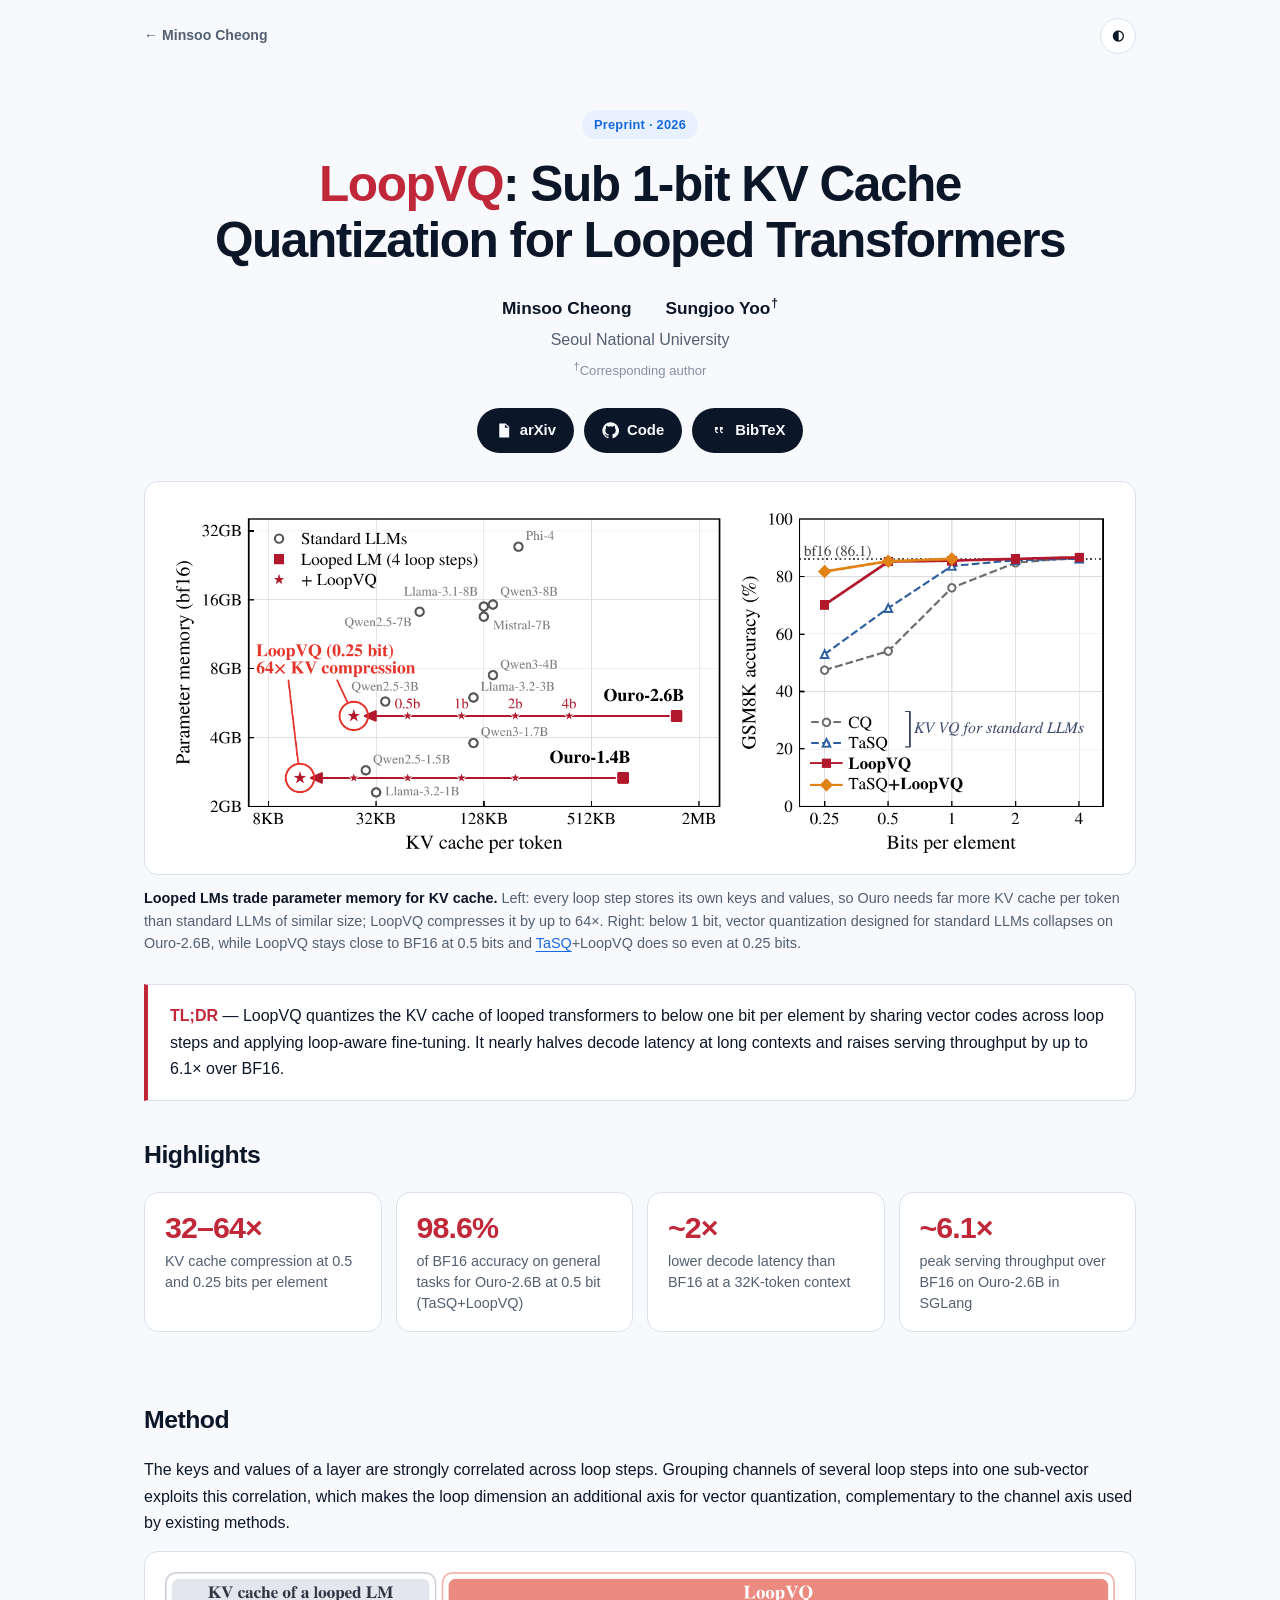
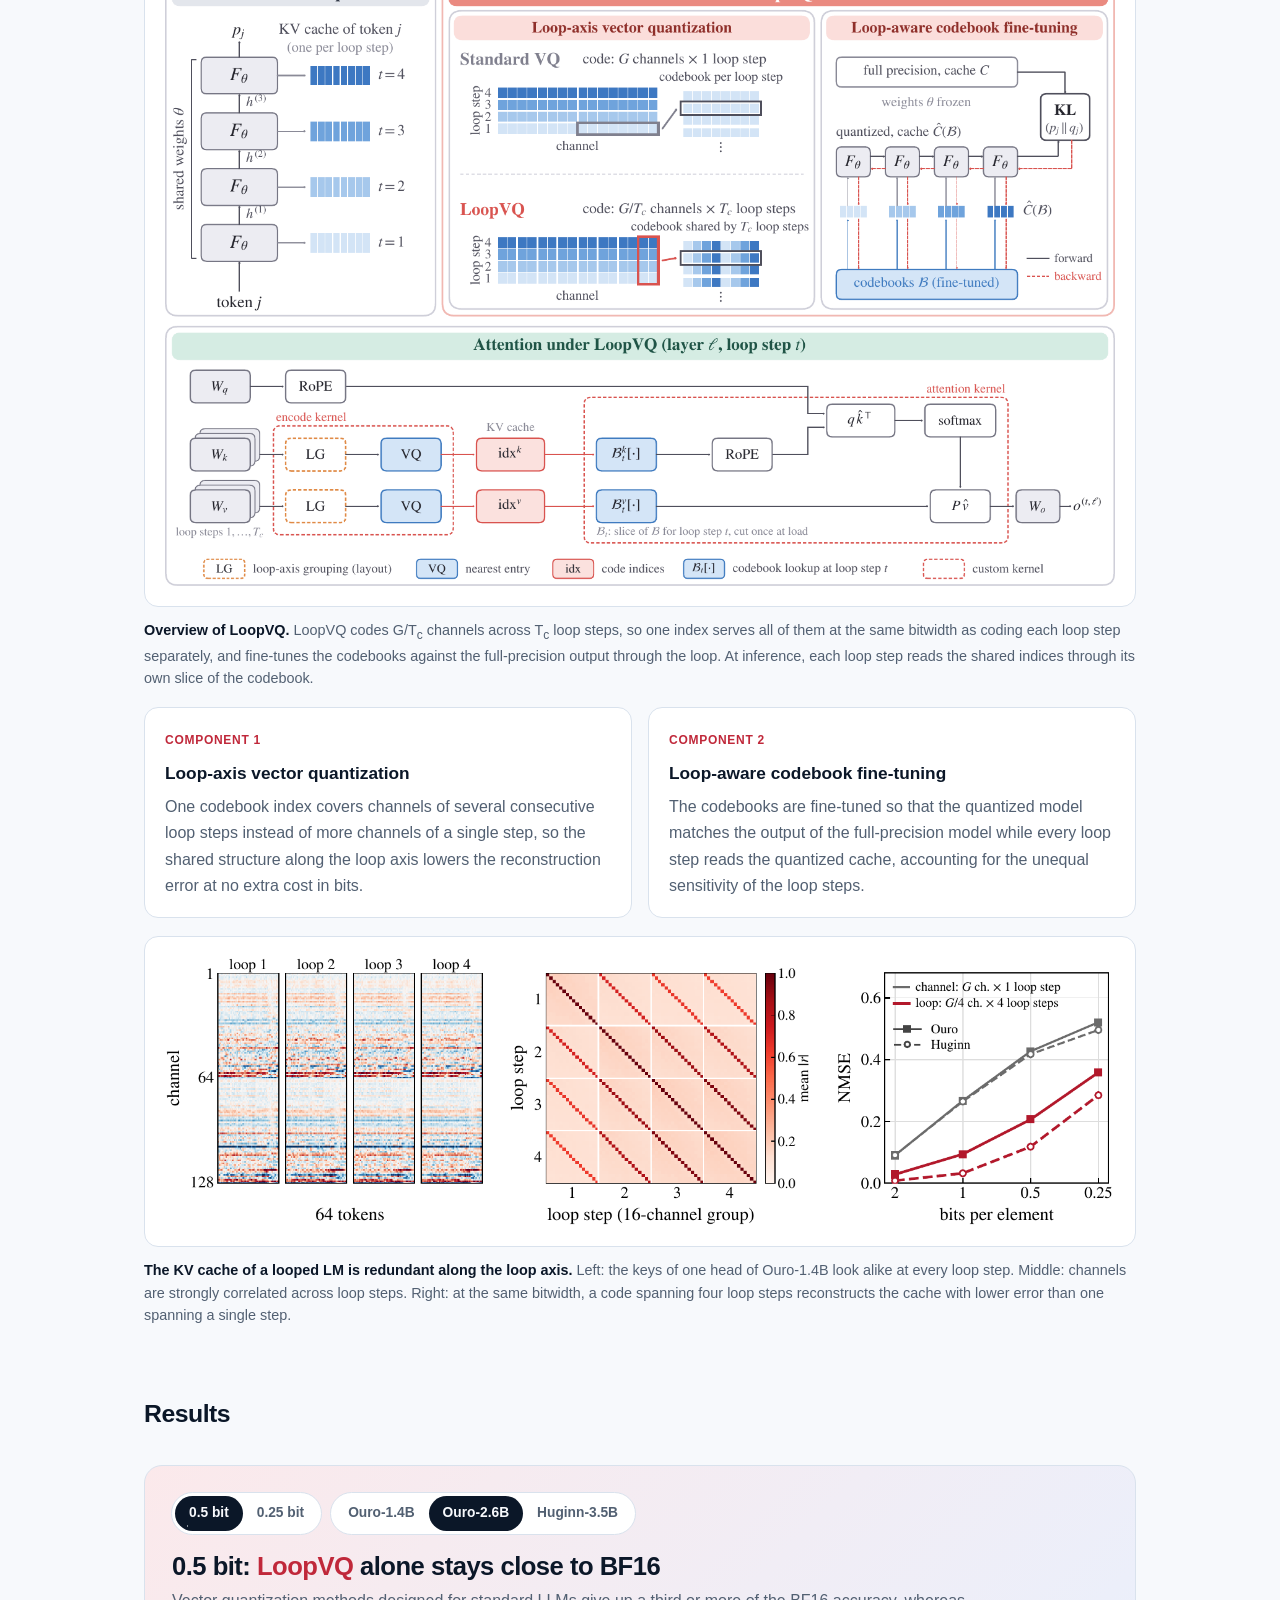
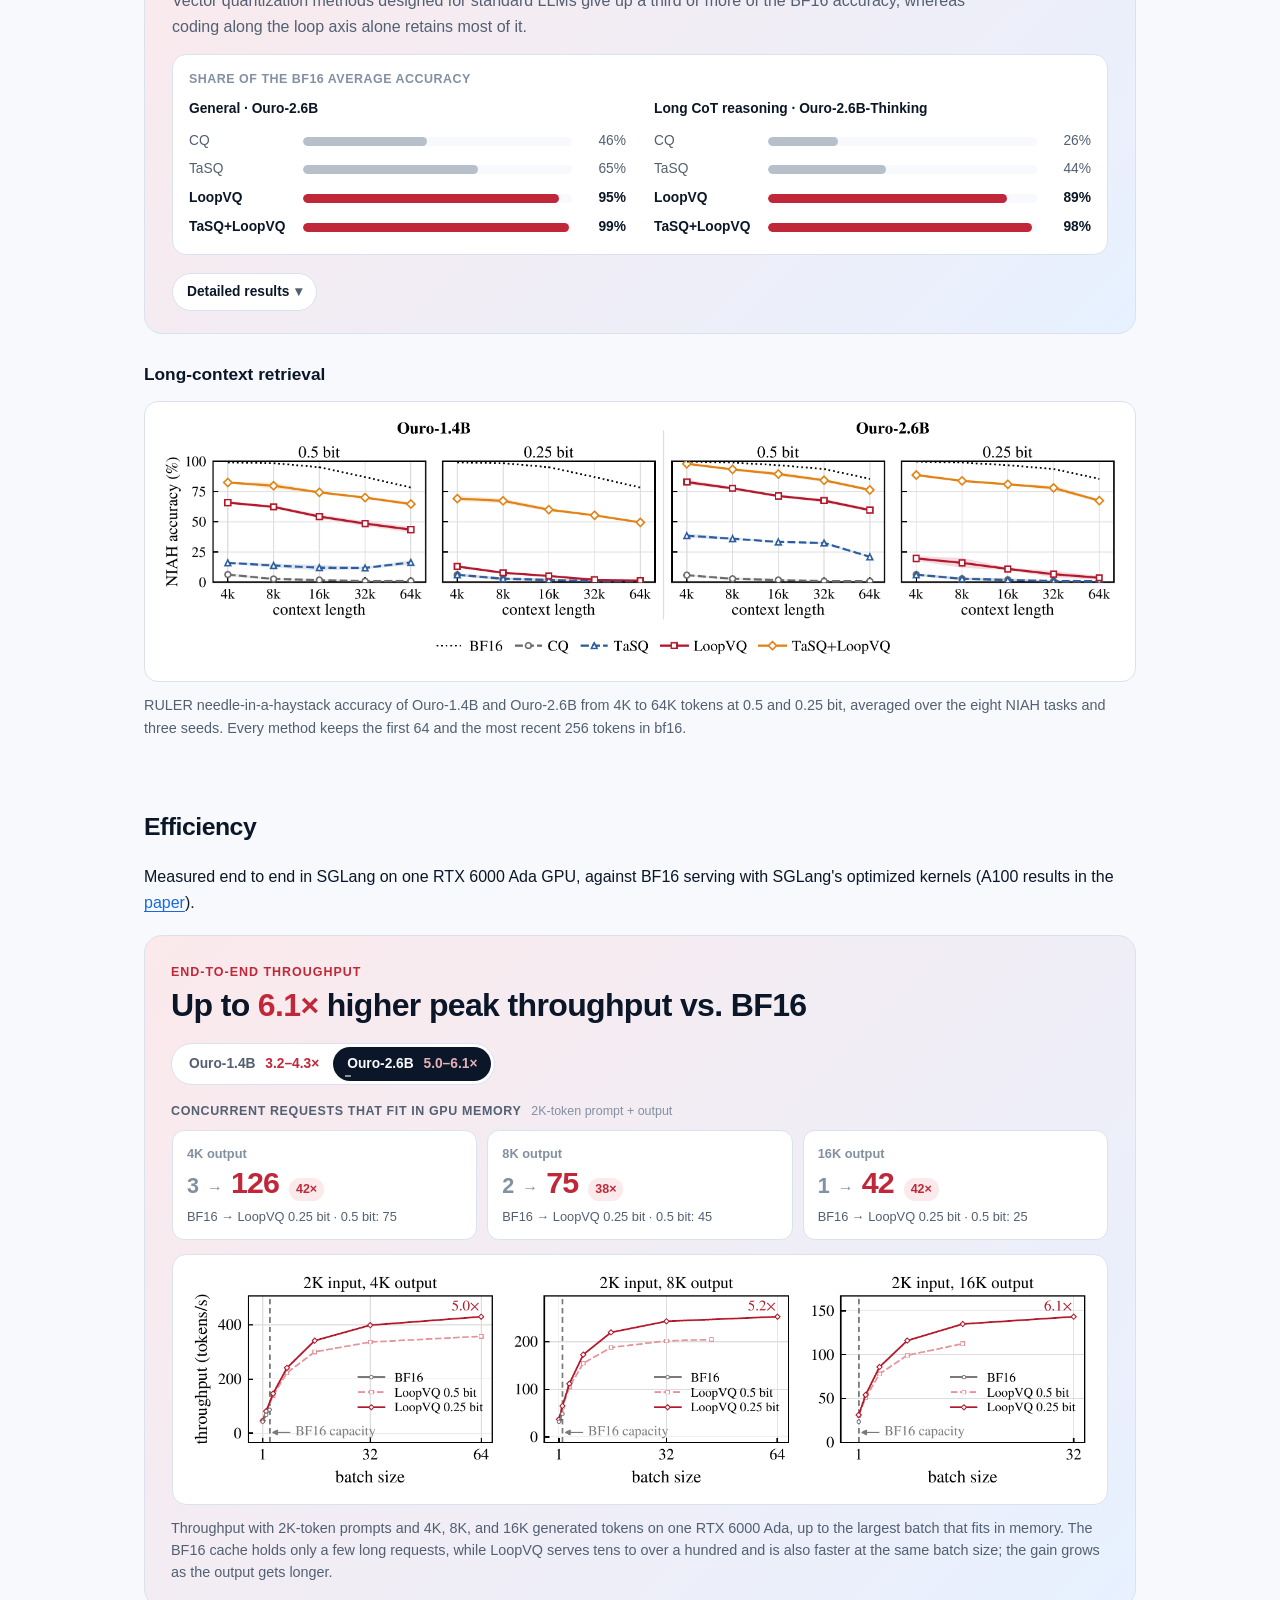
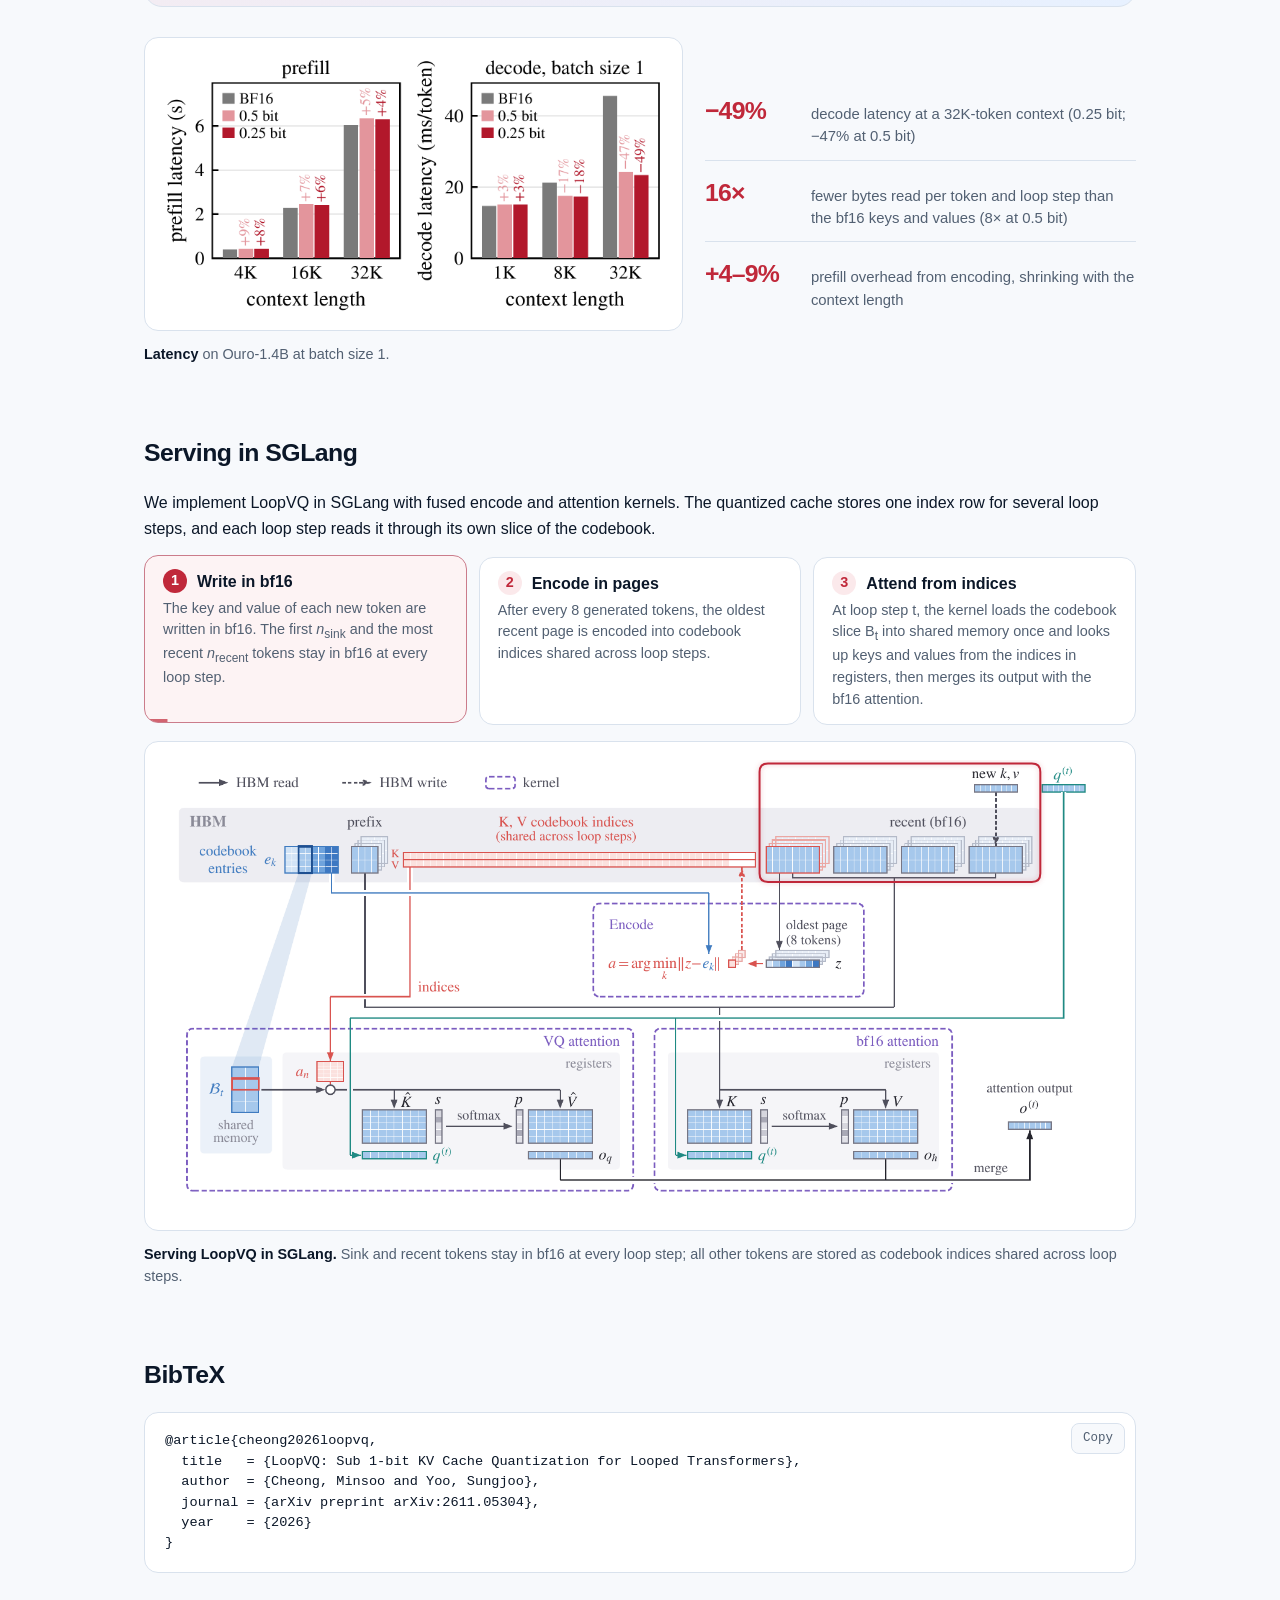
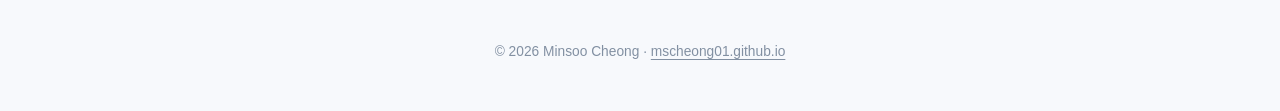
==== commit 28165328: "LoopVQ: link the arXiv paper" ====
--- a/loopvq/index.html
+++ b/loopvq/index.html
@@ -296,10 +296,9 @@
       <p class="affil">Seoul National University</p>
       <p class="affil-note"><sup>†</sup>Corresponding author</p>
       <div class="buttons">
-        <!-- arXiv is on hold; switch to https://arxiv.org/abs/XXXX.XXXXX once it is out -->
-        <a class="btn" href="https://www.alphaxiv.org/abs/2611.loopvq-kv-cache-quantization">
+        <a class="btn" href="https://arxiv.org/abs/2611.05304">
           <svg viewBox="0 0 24 24" aria-hidden="true"><path d="M6 2h9l5 5v15H6zm8 1.5V8h4.5zM8 12h10v1.5H8zm0 3.5h10V17H8zm0 3.5h7v1.5H8z"/></svg>
-          Paper
+          arXiv
         </a>
         <a class="btn" href="https://github.com/mscheong01/LoopVQ">
           <svg viewBox="0 0 24 24" aria-hidden="true"><path d="M12 .5a11.5 11.5 0 0 0-3.64 22.41c.58.1.79-.25.79-.56v-2c-3.2.7-3.88-1.37-3.88-1.37-.53-1.33-1.28-1.69-1.28-1.69-1.05-.71.08-.7.08-.7 1.16.08 1.77 1.19 1.77 1.19 1.03 1.77 2.7 1.26 3.36.96.1-.75.4-1.26.73-1.55-2.55-.29-5.24-1.28-5.24-5.68 0-1.25.45-2.28 1.19-3.08-.12-.29-.52-1.46.11-3.05 0 0 .97-.31 3.17 1.18a11 11 0 0 1 5.77 0c2.2-1.49 3.17-1.18 3.17-1.18.63 1.59.23 2.76.11 3.05.74.8 1.19 1.83 1.19 3.08 0 4.41-2.69 5.38-5.26 5.67.41.36.78 1.06.78 2.14v3.17c0 .31.21.67.8.56A11.5 11.5 0 0 0 12 .5Z"/></svg>
@@ -400,7 +399,7 @@
 
       <section id="efficiency">
         <h2>Efficiency</h2>
-        <p>Measured end to end in SGLang on one RTX 6000 Ada GPU, against BF16 serving with SGLang's optimized kernels (A100 results in the <a href="https://www.alphaxiv.org/abs/2611.loopvq-kv-cache-quantization">paper</a>).</p>
+        <p>Measured end to end in SGLang on one RTX 6000 Ada GPU, against BF16 serving with SGLang's optimized kernels (A100 results in the <a href="https://arxiv.org/abs/2611.05304">paper</a>).</p>
         <div class="spotlight" style="margin-top:18px">
           <div class="spotlight-head">
             <div>
@@ -473,11 +472,11 @@
 
       <section id="bibtex">
         <h2>BibTeX</h2>
-        <pre class="bib"><button class="copy" type="button" data-copy>Copy</button><code>@misc{cheong2026loopvq,
+        <pre class="bib"><button class="copy" type="button" data-copy>Copy</button><code>@article{cheong2026loopvq,
   title   = {LoopVQ: Sub 1-bit KV Cache Quantization for Looped Transformers},
   author  = {Cheong, Minsoo and Yoo, Sungjoo},
-  year    = {2026},
-  url     = {https://www.alphaxiv.org/abs/2611.loopvq-kv-cache-quantization}
+  journal = {arXiv preprint arXiv:2611.05304},
+  year    = {2026}
 }</code></pre>
       </section>
     </main>
